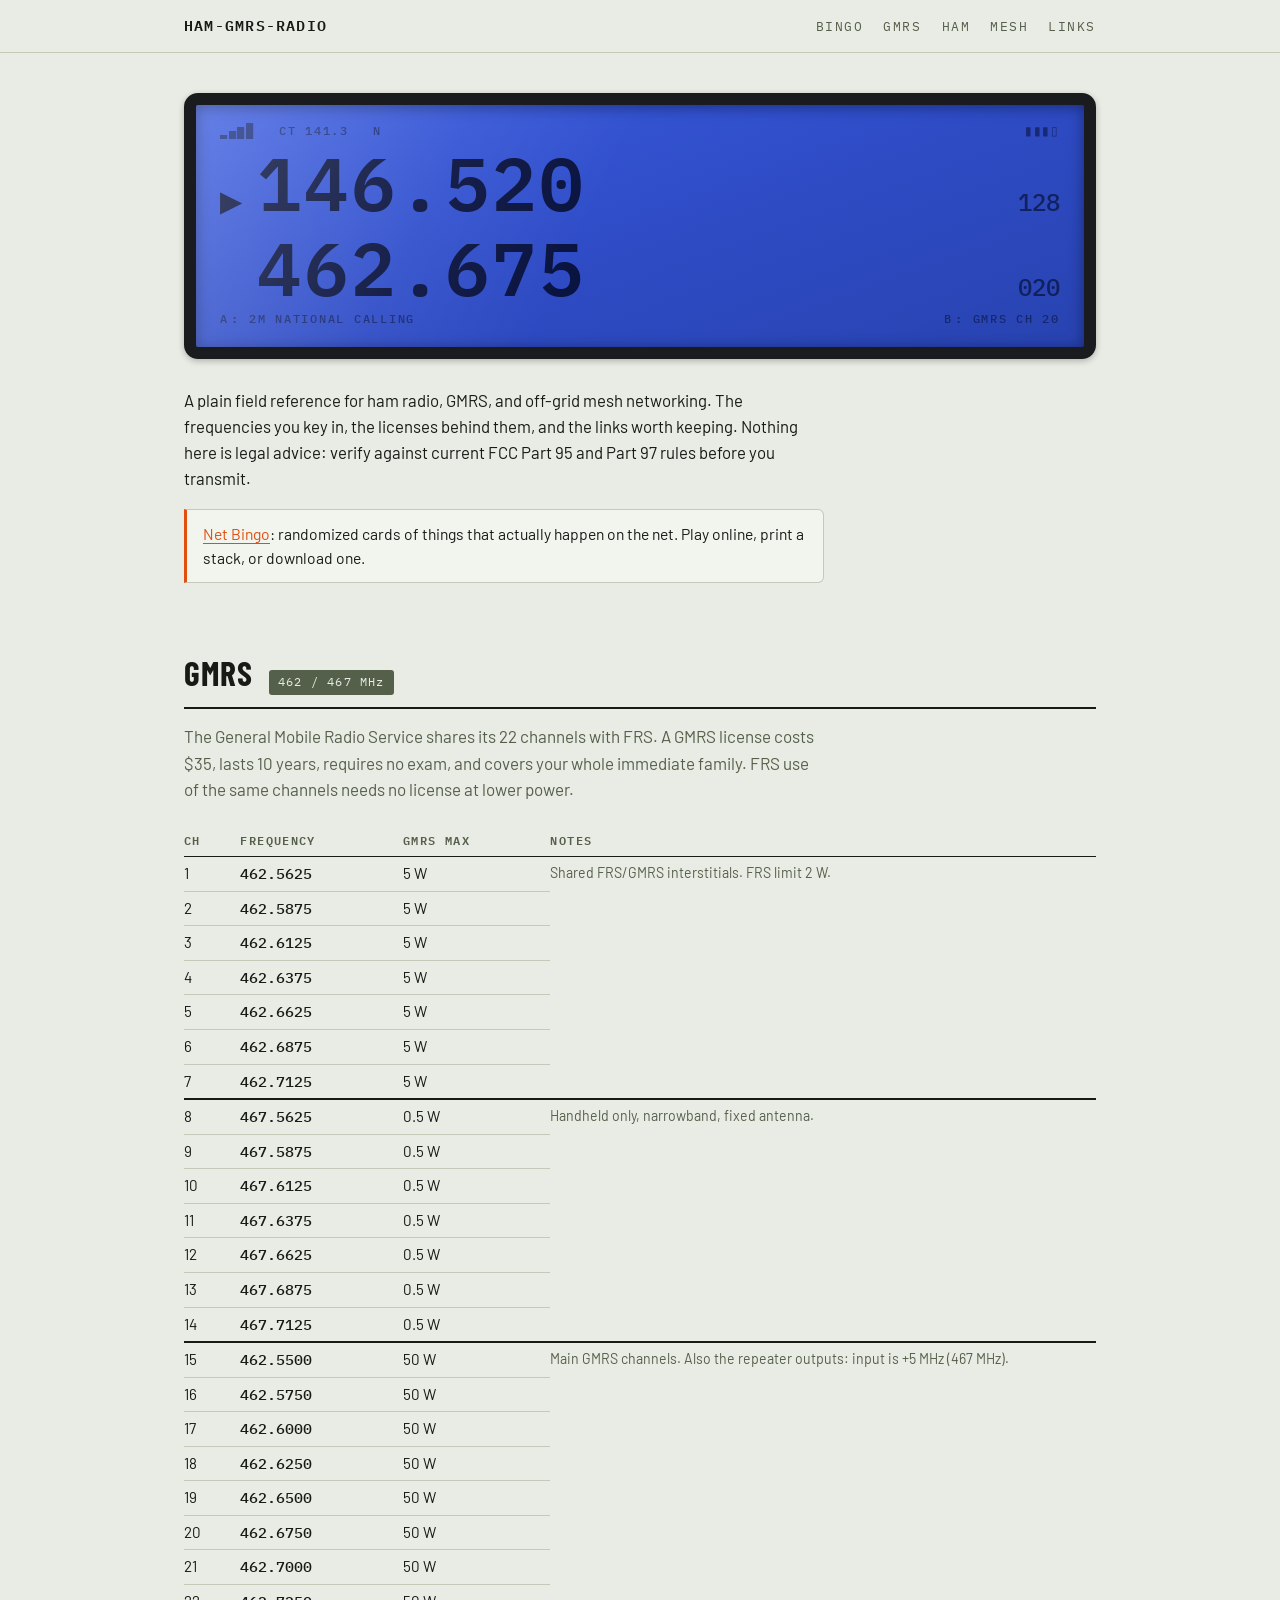
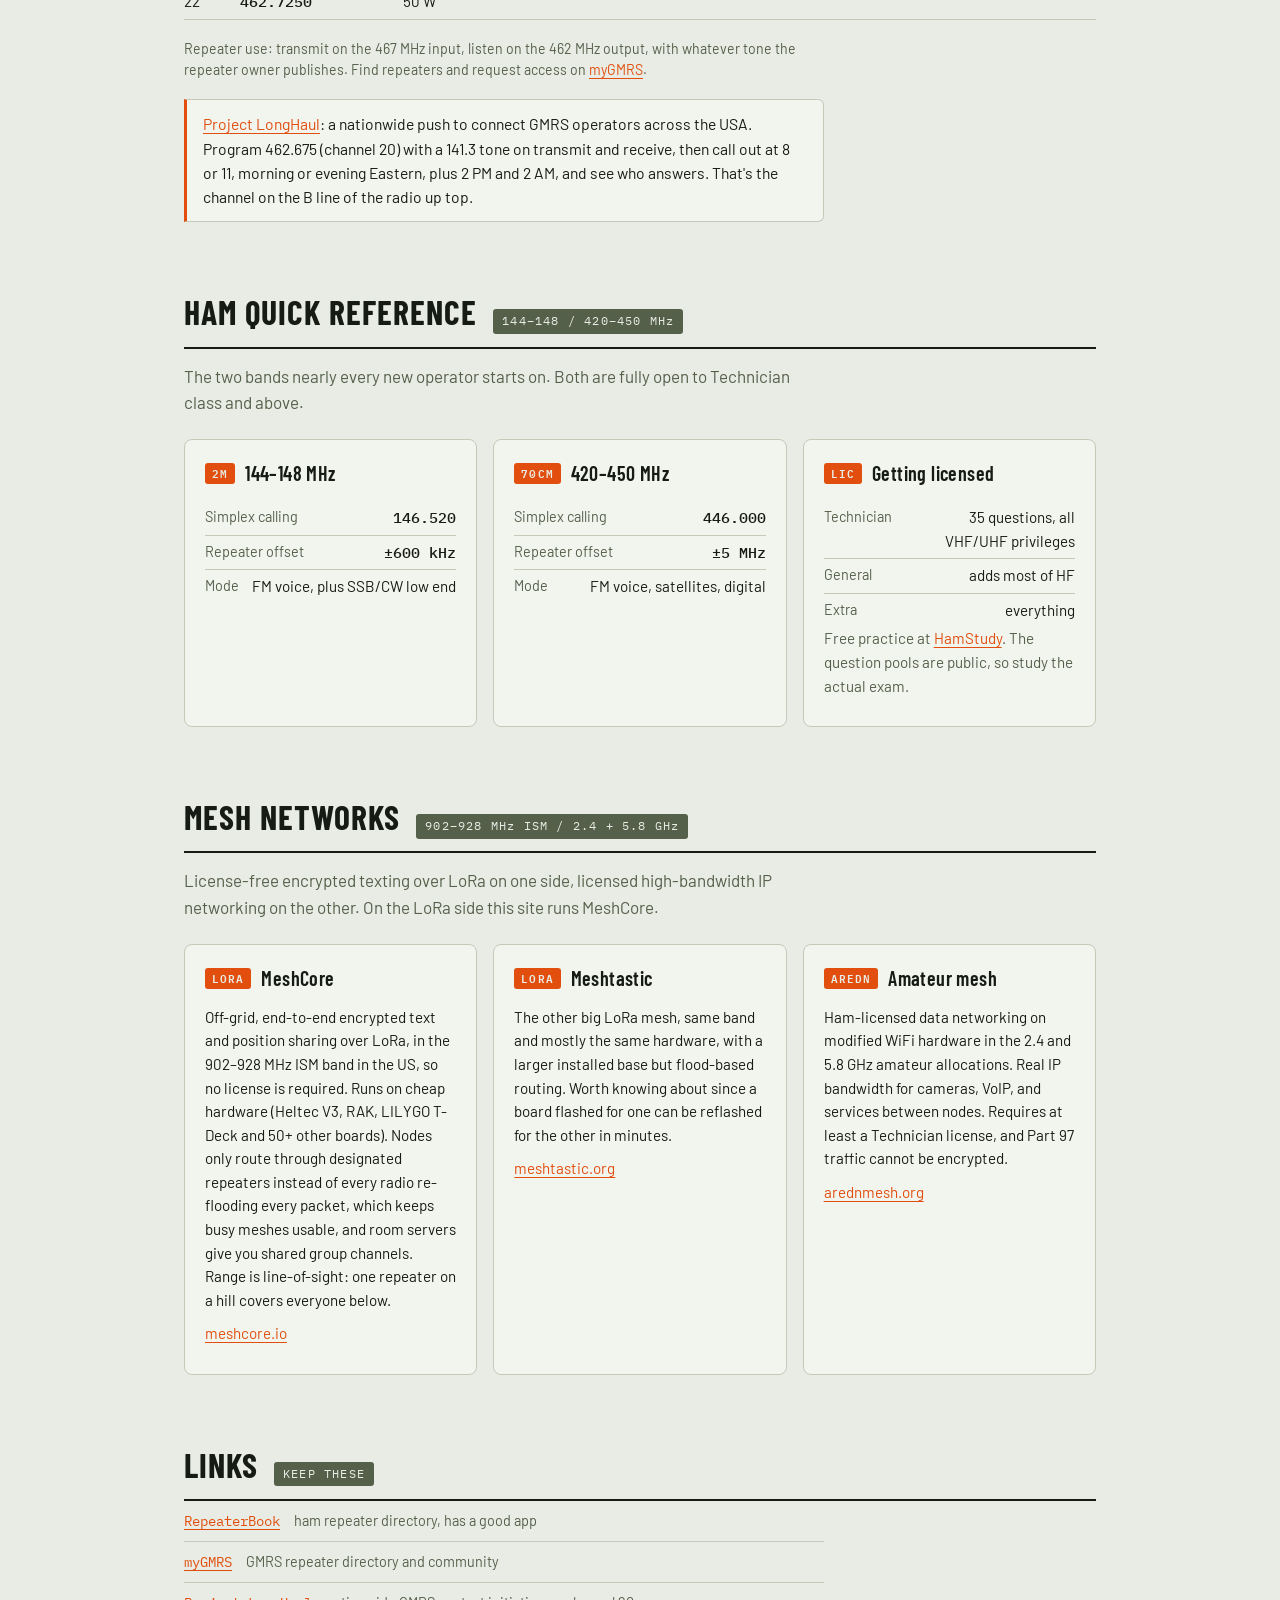
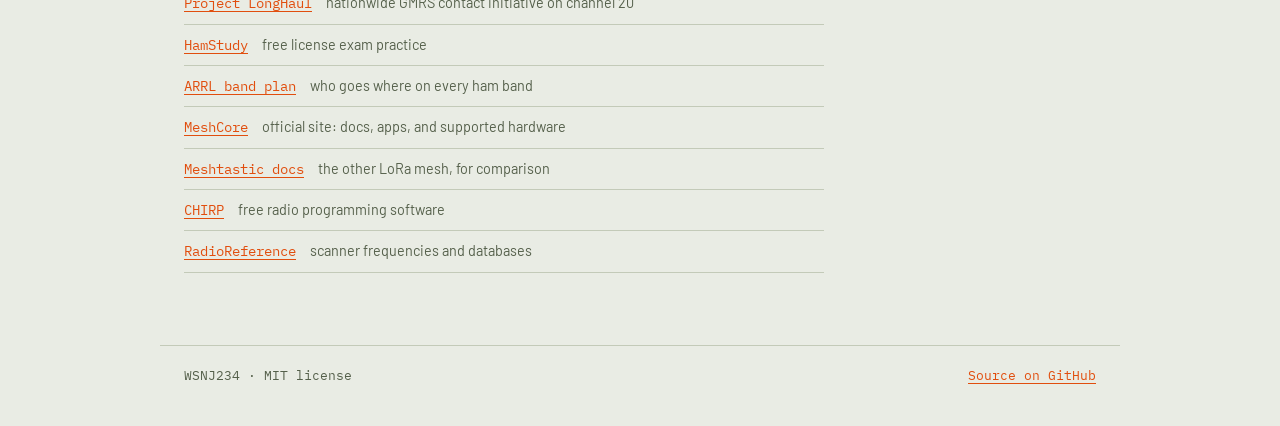
==== index.html @ 775e1cca "Migrate to WSNJ234/amrad, add sponsor slot and short link Embed snippet, footers, and README now poi" ====
<!DOCTYPE html>
<html lang="en">
<head>
<meta charset="utf-8">
<meta name="viewport" content="width=device-width, initial-scale=1">
<title>HAM / GMRS / Mesh Field Reference</title>
<meta name="description" content="A plain field reference for ham radio, GMRS, and mesh networking. Frequencies, license paths, and links.">
<link rel="preconnect" href="https://fonts.googleapis.com">
<link rel="preconnect" href="https://fonts.gstatic.com" crossorigin>
<link href="https://fonts.googleapis.com/css2?family=Barlow:wght@400;500;600&family=Barlow+Condensed:wght@600;700&family=IBM+Plex+Mono:wght@400;500;600&display=swap" rel="stylesheet">
<link rel="stylesheet" href="style.css">
<link rel="icon" href="data:image/svg+xml,<svg xmlns='http://www.w3.org/2000/svg' viewBox='0 0 100 100'><rect width='100' height='100' rx='14' fill='%2310130C'/><text x='50' y='68' font-size='52' text-anchor='middle' fill='%23FFB000' font-family='monospace'>((</text></svg>">
</head>
<body>

<header class="topbar">
  <div class="wrap topbar-row">
    <a class="brand" href="#top">HAM-GMRS-RADIO</a>
    <nav class="topnav" aria-label="Sections">
      <a href="bingo.html">BINGO</a>
      <a href="#gmrs">GMRS</a>
      <a href="#ham">HAM</a>
      <a href="#mesh">MESH</a>
      <a href="#links">LINKS</a>
    </nav>
  </div>
</header>

<main id="top">

  <!-- LCD hero panel -->
  <section class="hero wrap" aria-label="Intro">
    <div class="lcd" role="img" aria-label="Handheld radio display showing two frequencies: 146.520, the 2 meter national simplex calling frequency, and 462.675, GMRS channel 20">
      <div class="lcd-row lcd-small">
        <span aria-hidden="true">&#9602;&#9604;&#9606;&#9608;</span>
        <span>CT 141.3</span>
        <span>N</span>
        <span class="lcd-right" aria-hidden="true">&#9646;&#9646;&#9646;&#9647;</span>
      </div>
      <div class="lcd-vfo">
        <span class="lcd-arrow" aria-hidden="true">&#9654;</span>
        <span class="lcd-freq">146.520</span>
        <span class="lcd-ch">128</span>
      </div>
      <div class="lcd-vfo">
        <span class="lcd-arrow" aria-hidden="true"></span>
        <span class="lcd-freq">462.675</span>
        <span class="lcd-ch">020</span>
      </div>
      <div class="lcd-row lcd-small">
        <span>A&#8202;: 2M NATIONAL CALLING</span>
        <span class="lcd-right">B&#8202;: GMRS CH 20</span>
      </div>
    </div>
    <p class="lede">
      A plain field reference for ham radio, GMRS, and off-grid mesh networking.
      The frequencies you key in, the licenses behind them, and the links worth
      keeping. Nothing here is legal advice: verify against current FCC Part 95
      and Part 97 rules before you transmit.
    </p>
    <p class="callout">
      <a href="bingo.html">Net Bingo</a>: randomized cards of things that
      actually happen on the net. Play online, print a stack, or download one.
    </p>
  </section>

  <!-- GMRS -->
  <section id="gmrs" class="wrap section">
    <div class="section-head">
      <h2>GMRS</h2>
      <span class="range-tag">462 / 467 MHz</span>
    </div>
    <p class="section-note">
      The General Mobile Radio Service shares its 22 channels with FRS. A GMRS
      license costs $35, lasts 10 years, requires no exam, and covers your whole
      immediate family. FRS use of the same channels needs no license at lower power.
    </p>

    <div class="table-scroll">
      <table>
        <caption class="visually-hidden">GMRS and FRS channel frequencies with maximum GMRS power</caption>
        <thead>
          <tr>
            <th scope="col">CH</th>
            <th scope="col">Frequency</th>
            <th scope="col">GMRS max</th>
            <th scope="col">Notes</th>
          </tr>
        </thead>
        <tbody>
          <tr><td>1</td><td class="freq">462.5625</td><td>5 W</td><td rowspan="7" class="note-cell">Shared FRS/GMRS interstitials. FRS limit 2 W.</td></tr>
          <tr><td>2</td><td class="freq">462.5875</td><td>5 W</td></tr>
          <tr><td>3</td><td class="freq">462.6125</td><td>5 W</td></tr>
          <tr><td>4</td><td class="freq">462.6375</td><td>5 W</td></tr>
          <tr><td>5</td><td class="freq">462.6625</td><td>5 W</td></tr>
          <tr><td>6</td><td class="freq">462.6875</td><td>5 W</td></tr>
          <tr><td>7</td><td class="freq">462.7125</td><td>5 W</td></tr>
          <tr class="group"><td>8</td><td class="freq">467.5625</td><td>0.5 W</td><td rowspan="7" class="note-cell">Handheld only, narrowband, fixed antenna.</td></tr>
          <tr><td>9</td><td class="freq">467.5875</td><td>0.5 W</td></tr>
          <tr><td>10</td><td class="freq">467.6125</td><td>0.5 W</td></tr>
          <tr><td>11</td><td class="freq">467.6375</td><td>0.5 W</td></tr>
          <tr><td>12</td><td class="freq">467.6625</td><td>0.5 W</td></tr>
          <tr><td>13</td><td class="freq">467.6875</td><td>0.5 W</td></tr>
          <tr><td>14</td><td class="freq">467.7125</td><td>0.5 W</td></tr>
          <tr class="group"><td>15</td><td class="freq">462.5500</td><td>50 W</td><td rowspan="8" class="note-cell">Main GMRS channels. Also the repeater outputs: input is +5 MHz (467 MHz).</td></tr>
          <tr><td>16</td><td class="freq">462.5750</td><td>50 W</td></tr>
          <tr><td>17</td><td class="freq">462.6000</td><td>50 W</td></tr>
          <tr><td>18</td><td class="freq">462.6250</td><td>50 W</td></tr>
          <tr><td>19</td><td class="freq">462.6500</td><td>50 W</td></tr>
          <tr><td>20</td><td class="freq">462.6750</td><td>50 W</td></tr>
          <tr><td>21</td><td class="freq">462.7000</td><td>50 W</td></tr>
          <tr><td>22</td><td class="freq">462.7250</td><td>50 W</td></tr>
        </tbody>
      </table>
    </div>
    <p class="fineprint">
      Repeater use: transmit on the 467 MHz input, listen on the 462 MHz output,
      with whatever tone the repeater owner publishes. Find repeaters and request
      access on <a href="https://mygmrs.com">myGMRS</a>.
    </p>
    <p class="callout">
      <a href="https://projectlonghaul.com">Project LongHaul</a>: a nationwide
      push to connect GMRS operators across the USA. Program 462.675 (channel
      20) with a 141.3 tone on transmit and receive, then call out at 8 or 11,
      morning or evening Eastern, plus 2 PM and 2 AM, and see who answers.
      That's the channel on the B line of the radio up top.
    </p>
  </section>

  <!-- HAM -->
  <section id="ham" class="wrap section">
    <div class="section-head">
      <h2>Ham quick reference</h2>
      <span class="range-tag">144&ndash;148 / 420&ndash;450 MHz</span>
    </div>
    <p class="section-note">
      The two bands nearly every new operator starts on. Both are fully open to
      Technician class and above.
    </p>

    <div class="cards">
      <article class="card">
        <h3><span class="band">2M</span> 144&ndash;148 MHz</h3>
        <dl>
          <div><dt>Simplex calling</dt><dd class="freq">146.520</dd></div>
          <div><dt>Repeater offset</dt><dd class="freq">&plusmn;600 kHz</dd></div>
          <div><dt>Mode</dt><dd>FM voice, plus SSB/CW low end</dd></div>
        </dl>
      </article>
      <article class="card">
        <h3><span class="band">70CM</span> 420&ndash;450 MHz</h3>
        <dl>
          <div><dt>Simplex calling</dt><dd class="freq">446.000</dd></div>
          <div><dt>Repeater offset</dt><dd class="freq">&plusmn;5 MHz</dd></div>
          <div><dt>Mode</dt><dd>FM voice, satellites, digital</dd></div>
        </dl>
      </article>
      <article class="card">
        <h3><span class="band">LIC</span> Getting licensed</h3>
        <dl>
          <div><dt>Technician</dt><dd>35 questions, all VHF/UHF privileges</dd></div>
          <div><dt>General</dt><dd>adds most of HF</dd></div>
          <div><dt>Extra</dt><dd>everything</dd></div>
        </dl>
        <p class="card-note">Free practice at <a href="https://hamstudy.org">HamStudy</a>. The question pools are public, so study the actual exam.</p>
      </article>
    </div>
  </section>

  <!-- MESH -->
  <section id="mesh" class="wrap section">
    <div class="section-head">
      <h2>Mesh networks</h2>
      <span class="range-tag">902&ndash;928 MHz ISM / 2.4 + 5.8 GHz</span>
    </div>
    <p class="section-note">
      License-free encrypted texting over LoRa on one side, licensed
      high-bandwidth IP networking on the other. On the LoRa side this site
      runs MeshCore.
    </p>

    <div class="cards">
      <article class="card">
        <h3><span class="band">LORA</span> MeshCore</h3>
        <p>
          Off-grid, end-to-end encrypted text and position sharing over LoRa,
          in the 902&ndash;928 MHz ISM band in the US, so no license is
          required. Runs on cheap hardware (Heltec V3, RAK, LILYGO T-Deck and
          50+ other boards). Nodes only route through designated repeaters
          instead of every radio re-flooding every packet, which keeps busy
          meshes usable, and room servers give you shared group channels.
          Range is line-of-sight: one repeater on a hill covers everyone below.
        </p>
        <p class="card-note"><a href="https://meshcore.io">meshcore.io</a></p>
      </article>
      <article class="card">
        <h3><span class="band">LORA</span> Meshtastic</h3>
        <p>
          The other big LoRa mesh, same band and mostly the same hardware, with
          a larger installed base but flood-based routing. Worth knowing about
          since a board flashed for one can be reflashed for the other in
          minutes.
        </p>
        <p class="card-note"><a href="https://meshtastic.org">meshtastic.org</a></p>
      </article>
      <article class="card">
        <h3><span class="band">AREDN</span> Amateur mesh</h3>
        <p>
          Ham-licensed data networking on modified WiFi hardware in the 2.4 and
          5.8 GHz amateur allocations. Real IP bandwidth for cameras, VoIP, and
          services between nodes. Requires at least a Technician license, and
          Part 97 traffic cannot be encrypted.
        </p>
        <p class="card-note"><a href="https://www.arednmesh.org">arednmesh.org</a></p>
      </article>
    </div>
  </section>

  <!-- LINKS -->
  <section id="links" class="wrap section">
    <div class="section-head">
      <h2>Links</h2>
      <span class="range-tag">KEEP THESE</span>
    </div>
    <ul class="linklist">
      <li><a href="https://www.repeaterbook.com">RepeaterBook</a><span>ham repeater directory, has a good app</span></li>
      <li><a href="https://mygmrs.com">myGMRS</a><span>GMRS repeater directory and community</span></li>
      <li><a href="https://projectlonghaul.com">Project LongHaul</a><span>nationwide GMRS contact initiative on channel 20</span></li>
      <li><a href="https://hamstudy.org">HamStudy</a><span>free license exam practice</span></li>
      <li><a href="https://www.arrl.org/band-plan">ARRL band plan</a><span>who goes where on every ham band</span></li>
      <li><a href="https://meshcore.io">MeshCore</a><span>official site: docs, apps, and supported hardware</span></li>
      <li><a href="https://meshtastic.org">Meshtastic docs</a><span>the other LoRa mesh, for comparison</span></li>
      <li><a href="https://chirpmyradio.com">CHIRP</a><span>free radio programming software</span></li>
      <li><a href="https://www.radioreference.com">RadioReference</a><span>scanner frequencies and databases</span></li>
    </ul>
  </section>

</main>

<footer class="wrap footer">
  <span>WSNJ234 &middot; MIT license</span>
  <a href="https://github.com/WSNJ234/amrad">Source on GitHub</a>
</footer>

</body>
</html>
---- style.css ----
/* HAM-GMRS-Radio field reference
   Palette: spec-sheet paper, olive ink, blaze orange, LCD amber on panel black */

:root {
  --paper: #e9ece4;
  --ink: #171b16;
  --muted: #55604b;
  --line: #c3cab8;
  --orange: #e14e0e;
  --panel: #10130c;
  --amber: #ffb000;
  --amber-dim: rgba(255, 176, 0, 0.45);
}

* { box-sizing: border-box; }

html { scroll-behavior: smooth; }

body {
  margin: 0;
  background: var(--paper);
  color: var(--ink);
  font-family: "Barlow", system-ui, sans-serif;
  font-size: 17px;
  line-height: 1.55;
}

.wrap {
  max-width: 960px;
  margin: 0 auto;
  padding-left: 24px;
  padding-right: 24px;
}

a { color: var(--orange); text-decoration-thickness: 1px; text-underline-offset: 3px; }
a:hover { color: var(--ink); }

:focus-visible {
  outline: 2px solid var(--orange);
  outline-offset: 2px;
  border-radius: 2px;
}

.visually-hidden {
  position: absolute;
  width: 1px; height: 1px;
  margin: -1px; padding: 0;
  overflow: hidden;
  clip: rect(0 0 0 0);
  white-space: nowrap;
}

/* Top bar */

.topbar {
  border-bottom: 1px solid var(--line);
  background: var(--paper);
}

.topbar-row {
  display: flex;
  align-items: baseline;
  justify-content: space-between;
  gap: 16px;
  padding-top: 14px;
  padding-bottom: 14px;
}

.brand {
  font-family: "IBM Plex Mono", monospace;
  font-weight: 600;
  font-size: 0.95rem;
  letter-spacing: 0.08em;
  color: var(--ink);
  text-decoration: none;
}

.topnav {
  display: flex;
  gap: 20px;
}

.topnav a {
  font-family: "IBM Plex Mono", monospace;
  font-size: 0.8rem;
  letter-spacing: 0.12em;
  color: var(--muted);
  text-decoration: none;
}

.topnav a:hover { color: var(--orange); }

/* LCD hero */

.hero { padding-top: 40px; }

/* Styled after the blue-backlit dual-frequency screen on a certain
   ubiquitous Chinese handheld. Dark segments on lit glass. */
.lcd {
  position: relative;
  overflow: hidden;
  background: linear-gradient(160deg, #3a5ce0 0%, #2e4bc4 55%, #2843b0 100%);
  border: 12px solid #191b1e;
  border-radius: 14px;
  box-shadow:
    inset 0 2px 14px rgba(10, 18, 60, 0.55),
    0 2px 6px rgba(0, 0, 0, 0.25);
  padding: 16px 24px 18px;
  color: #0a1440;
  font-family: "IBM Plex Mono", monospace;
}

.lcd::after {
  content: "";
  position: absolute;
  inset: 0;
  background: linear-gradient(115deg, rgba(255, 255, 255, 0.22) 0%, rgba(255, 255, 255, 0.05) 28%, transparent 45%);
  pointer-events: none;
}

.lcd-row {
  display: flex;
  gap: 24px;
  flex-wrap: wrap;
}

.lcd-small {
  font-size: 0.78rem;
  font-weight: 500;
  letter-spacing: 0.14em;
  color: rgba(10, 20, 64, 0.6);
}

.lcd-right { margin-left: auto; }

.lcd-vfo {
  display: flex;
  align-items: baseline;
  gap: 14px;
  line-height: 1.15;
}

.lcd-arrow {
  width: 0.8em;
  flex: none;
  font-size: clamp(1.1rem, 3vw, 1.8rem);
}

.lcd-freq {
  font-size: clamp(2.6rem, 8.5vw, 4.6rem);
  font-weight: 600;
  letter-spacing: 0.04em;
  font-variant-numeric: tabular-nums;
}

.lcd-ch {
  margin-left: auto;
  font-size: clamp(1rem, 2.6vw, 1.5rem);
  font-weight: 500;
  color: rgba(10, 20, 64, 0.75);
}

.lede {
  max-width: 640px;
  margin: 28px 0 0;
  font-size: 1.05rem;
  color: var(--ink);
}

.callout {
  max-width: 640px;
  margin: 18px 0 0;
  padding: 12px 16px;
  border: 1px solid var(--line);
  border-left: 3px solid var(--orange);
  border-radius: 0 6px 6px 0;
  background: #f2f4ee;
  font-size: 0.98rem;
}

/* Sections */

.section { padding-top: 64px; }

.section-head {
  display: flex;
  align-items: baseline;
  gap: 16px;
  flex-wrap: wrap;
  border-bottom: 2px solid var(--ink);
  padding-bottom: 8px;
}

.section-head h2 {
  margin: 0;
  font-family: "Barlow Condensed", sans-serif;
  font-weight: 700;
  font-size: 2.1rem;
  text-transform: uppercase;
  letter-spacing: 0.03em;
}

.range-tag {
  font-family: "IBM Plex Mono", monospace;
  font-size: 0.75rem;
  letter-spacing: 0.1em;
  color: var(--paper);
  background: var(--muted);
  padding: 3px 9px;
  border-radius: 3px;
  white-space: nowrap;
}

.section-note {
  max-width: 640px;
  color: var(--muted);
  margin: 14px 0 24px;
}

/* Tables */

.table-scroll { overflow-x: auto; }

table {
  width: 100%;
  border-collapse: collapse;
  font-size: 0.95rem;
}

th {
  font-family: "IBM Plex Mono", monospace;
  font-size: 0.72rem;
  font-weight: 600;
  letter-spacing: 0.12em;
  text-transform: uppercase;
  text-align: left;
  color: var(--muted);
  border-bottom: 1px solid var(--ink);
  padding: 6px 14px 6px 0;
}

td {
  border-bottom: 1px solid var(--line);
  padding: 5px 14px 5px 0;
  vertical-align: top;
}

tr.group td { border-top: 2px solid var(--ink); }

.freq {
  font-family: "IBM Plex Mono", monospace;
  font-weight: 500;
  font-variant-numeric: tabular-nums;
  white-space: nowrap;
}

.note-cell {
  color: var(--muted);
  font-size: 0.88rem;
  max-width: 300px;
}

.fineprint {
  color: var(--muted);
  font-size: 0.88rem;
  max-width: 640px;
  margin-top: 18px;
}

/* Cards */

.cards {
  display: grid;
  grid-template-columns: repeat(auto-fit, minmax(260px, 1fr));
  gap: 16px;
}

.card {
  border: 1px solid var(--line);
  border-radius: 8px;
  background: #f2f4ee;
  padding: 18px 20px;
}

.card h3 {
  margin: 0 0 12px;
  font-family: "Barlow Condensed", sans-serif;
  font-weight: 600;
  font-size: 1.25rem;
  letter-spacing: 0.02em;
  display: flex;
  align-items: center;
  gap: 10px;
}

.band {
  font-family: "IBM Plex Mono", monospace;
  font-size: 0.68rem;
  font-weight: 600;
  letter-spacing: 0.1em;
  color: var(--paper);
  background: var(--orange);
  padding: 2px 7px;
  border-radius: 3px;
}

.card p { margin: 0 0 10px; font-size: 0.95rem; }

.card dl { margin: 0; }

.card dl div {
  display: flex;
  justify-content: space-between;
  gap: 12px;
  padding: 5px 0;
  border-bottom: 1px solid var(--line);
}

.card dl div:last-child { border-bottom: 0; }

.card dt { color: var(--muted); font-size: 0.9rem; }

.card dd { margin: 0; font-size: 0.95rem; text-align: right; }

.card-note { color: var(--muted); font-size: 0.88rem; margin-top: 12px; }

/* Links */

.linklist {
  list-style: none;
  margin: 0;
  padding: 0;
  max-width: 640px;
}

.linklist li {
  display: flex;
  align-items: baseline;
  gap: 14px;
  padding: 9px 0;
  border-bottom: 1px solid var(--line);
}

.linklist a {
  font-family: "IBM Plex Mono", monospace;
  font-size: 0.9rem;
  white-space: nowrap;
}

.linklist span { color: var(--muted); font-size: 0.9rem; }

/* Footer */

.footer {
  display: flex;
  justify-content: space-between;
  gap: 16px;
  flex-wrap: wrap;
  margin-top: 72px;
  padding-top: 20px;
  padding-bottom: 40px;
  border-top: 1px solid var(--line);
  font-family: "IBM Plex Mono", monospace;
  font-size: 0.8rem;
  color: var(--muted);
}

/* Motion and small screens */

@media (prefers-reduced-motion: reduce) {
  html { scroll-behavior: auto; }
}

@media (max-width: 560px) {
  .topbar-row { flex-direction: column; gap: 8px; align-items: flex-start; }
  .lcd { padding: 16px 18px 18px; }
  .lcd-row { gap: 14px; }
}
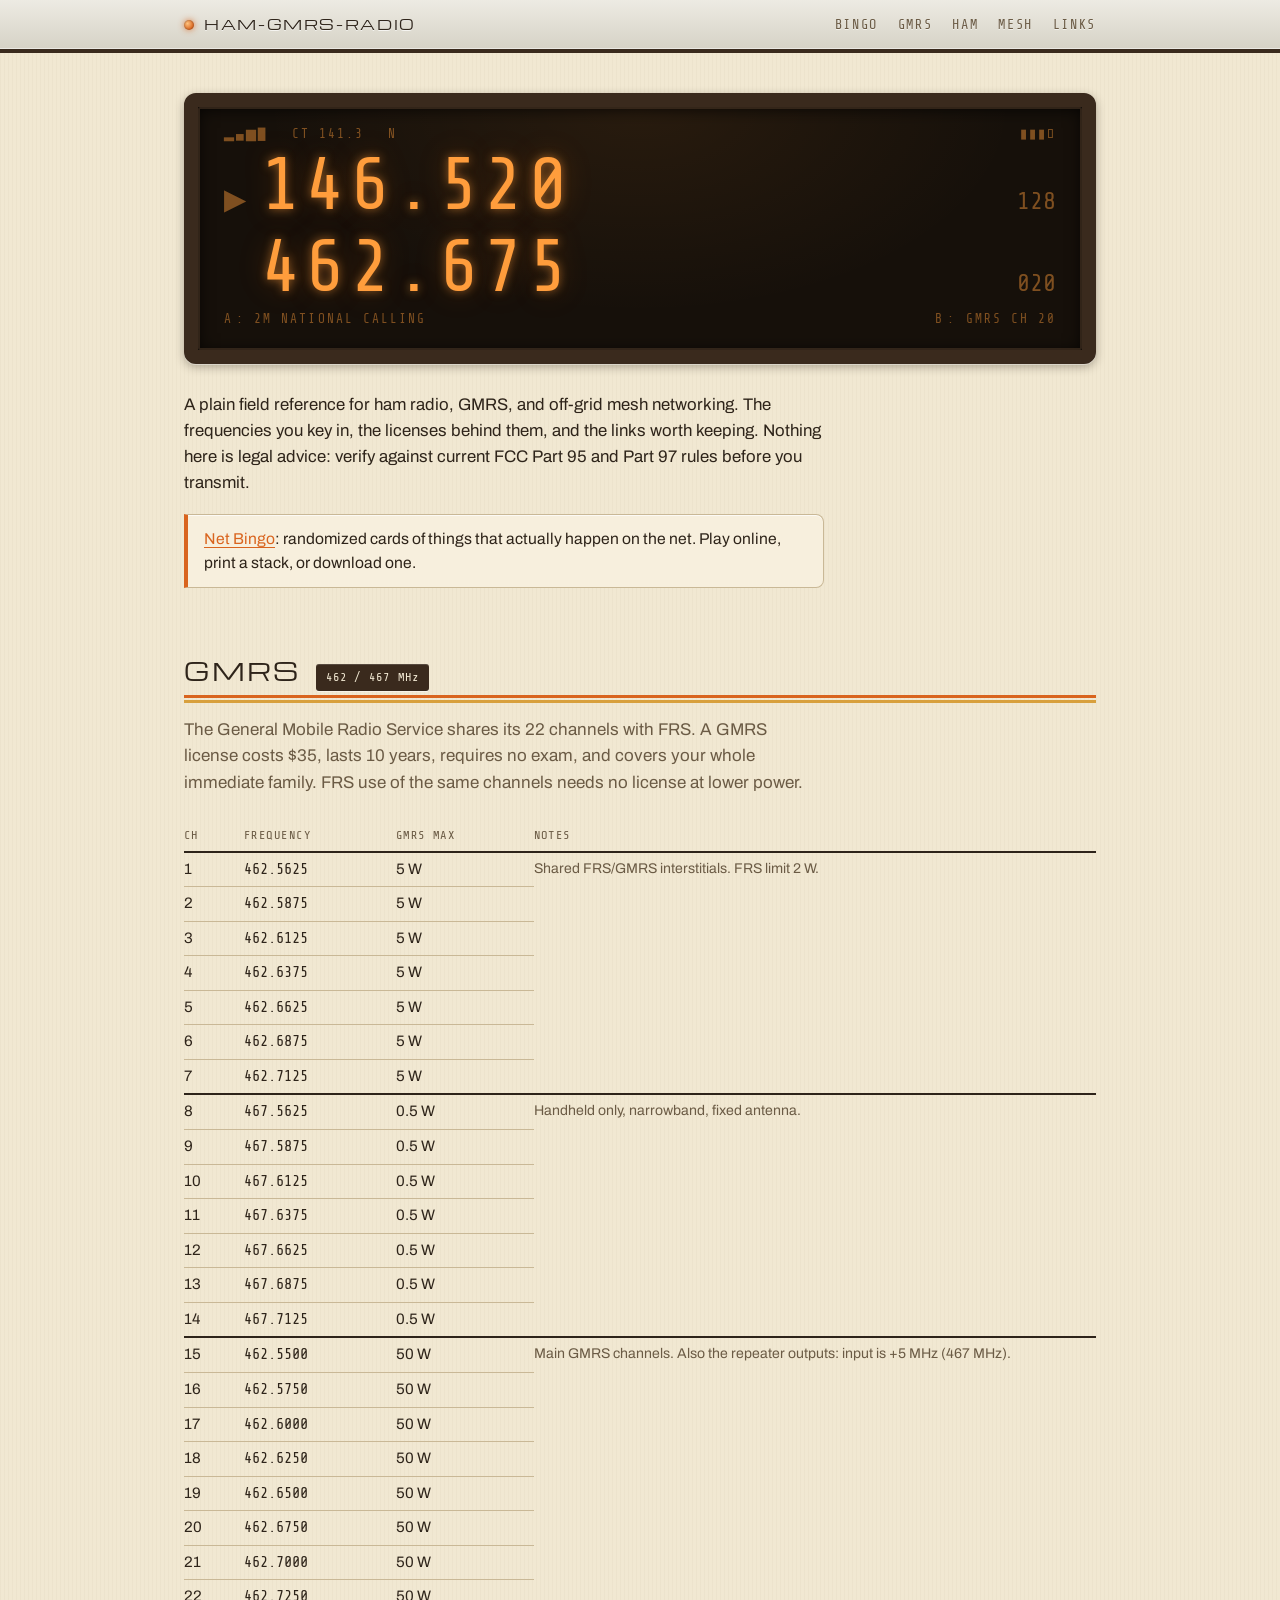
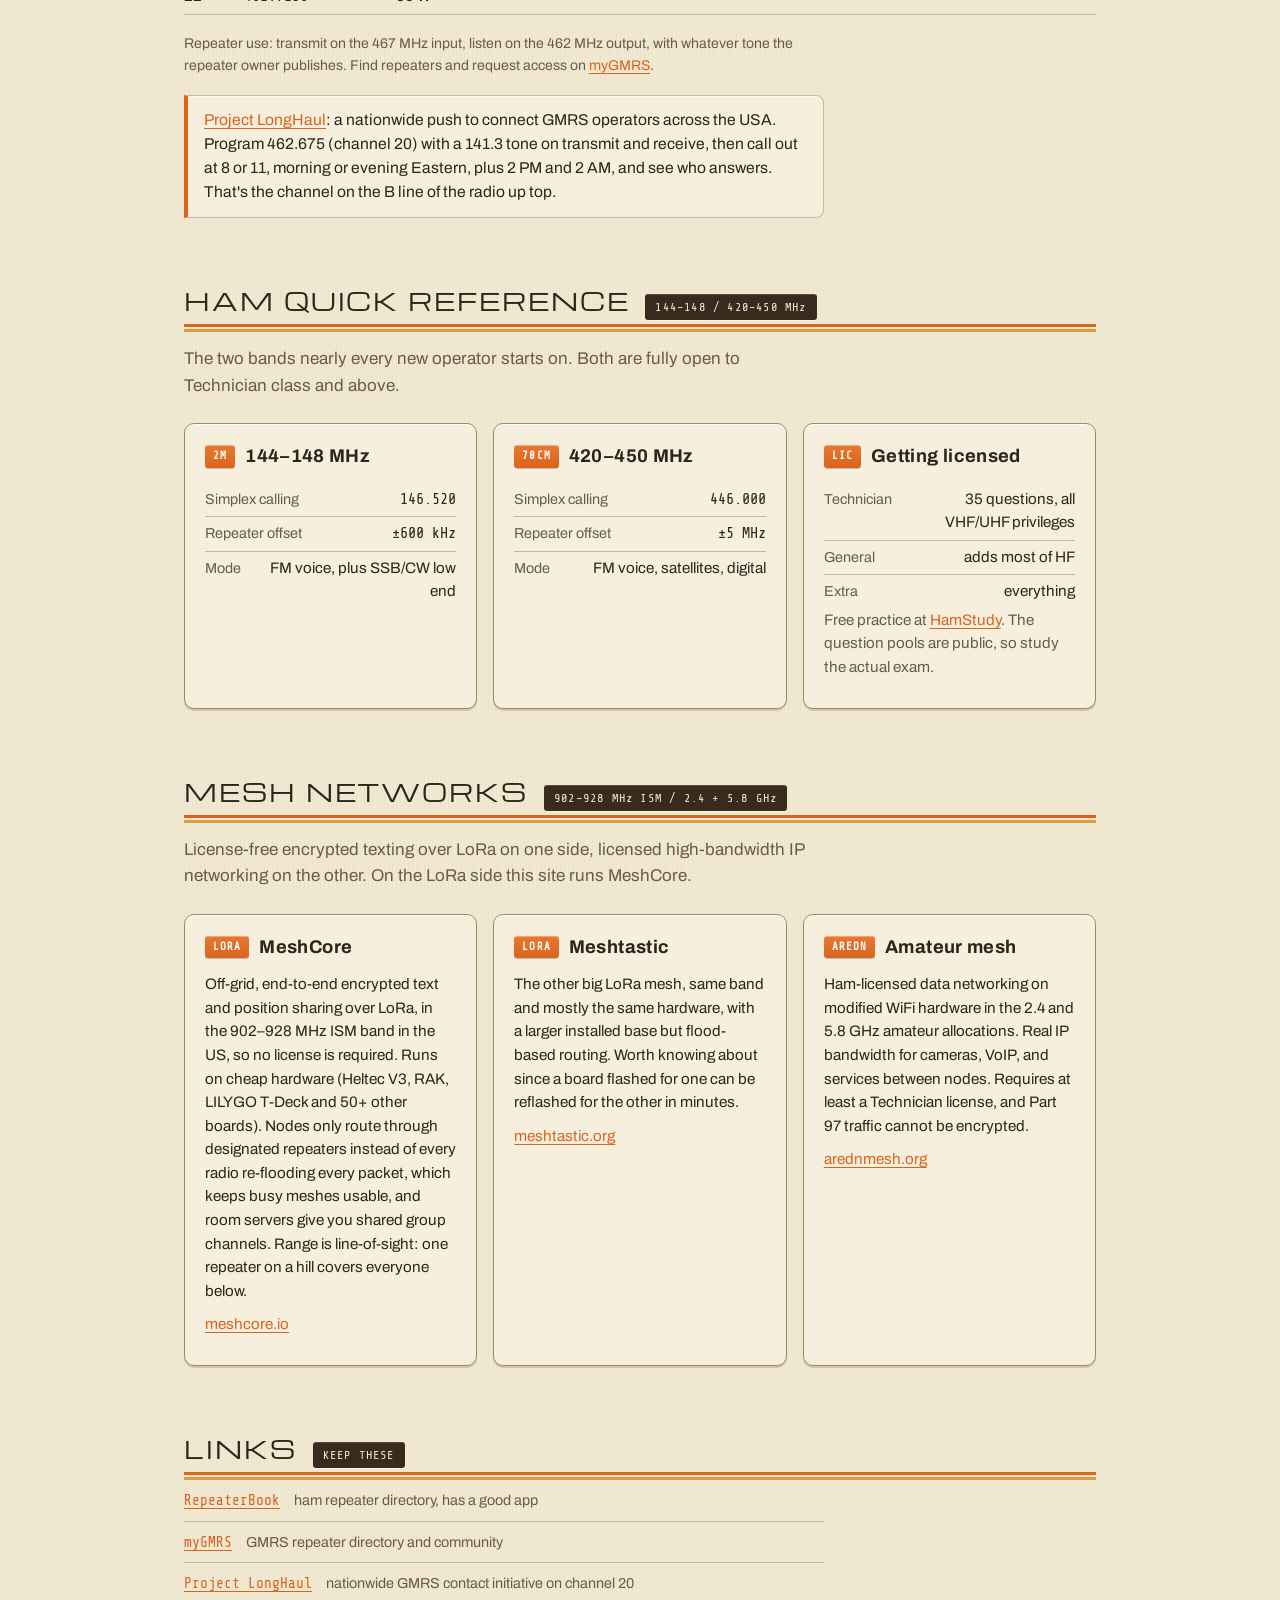
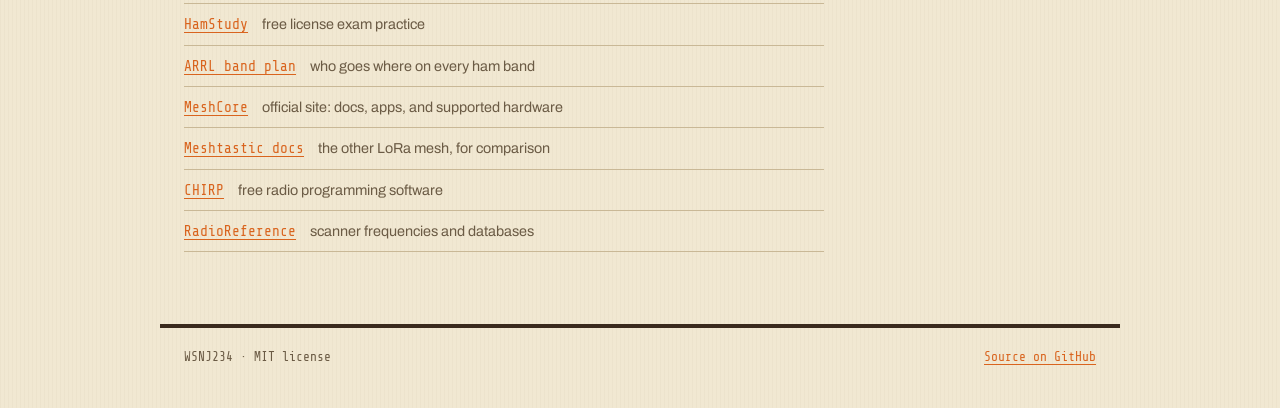
==== commit 0696d318: "Restyle both pages as 50s-70s bench tech Cream paper with a brushed texture, walnut cabinet chrome, " ====
--- a/index.html
+++ b/index.html
@@ -7,9 +7,9 @@
 <meta name="description" content="A plain field reference for ham radio, GMRS, and mesh networking. Frequencies, license paths, and links.">
 <link rel="preconnect" href="https://fonts.googleapis.com">
 <link rel="preconnect" href="https://fonts.gstatic.com" crossorigin>
-<link href="https://fonts.googleapis.com/css2?family=Barlow:wght@400;500;600&family=Barlow+Condensed:wght@600;700&family=IBM+Plex+Mono:wght@400;500;600&display=swap" rel="stylesheet">
+<link href="https://fonts.googleapis.com/css2?family=Archivo:wght@400;500;600;700&family=Michroma&family=Share+Tech+Mono&display=swap" rel="stylesheet">
 <link rel="stylesheet" href="style.css">
-<link rel="icon" href="data:image/svg+xml,<svg xmlns='http://www.w3.org/2000/svg' viewBox='0 0 100 100'><rect width='100' height='100' rx='14' fill='%2310130C'/><text x='50' y='68' font-size='52' text-anchor='middle' fill='%23FFB000' font-family='monospace'>((</text></svg>">
+<link rel="icon" href="data:image/svg+xml,<svg xmlns='http://www.w3.org/2000/svg' viewBox='0 0 100 100'><rect width='100' height='100' rx='14' fill='%233A2A1D'/><text x='50' y='68' font-size='52' text-anchor='middle' fill='%23FF9D3C' font-family='monospace'>((</text></svg>">
 </head>
 <body>
 
--- a/style.css
+++ b/style.css
@@ -1,15 +1,25 @@
-/* HAM-GMRS-Radio field reference
-   Palette: spec-sheet paper, olive ink, blaze orange, LCD amber on panel black */
+/* amrad field reference
+   1950s-70s bench tech: walnut cabinets, cream panels, burnt orange and
+   harvest gold silk-screen, glowing tube digits. Readability first. */
 
 :root {
-  --paper: #e9ece4;
-  --ink: #171b16;
-  --muted: #55604b;
-  --line: #c3cab8;
-  --orange: #e14e0e;
-  --panel: #10130c;
-  --amber: #ffb000;
-  --amber-dim: rgba(255, 176, 0, 0.45);
+  --paper: #f1e8d2;
+  --panel-cream: #f7efdd;
+  --ink: #2e241a;
+  --muted: #6b5b45;
+  --line: #c9b896;
+  --orange: #d9641e;
+  --gold: #d8a03d;
+  --avocado: #6e7040;
+  --walnut: #3a2a1d;
+  --walnut-lt: #4a3626;
+  --glass: #16100a;
+  --nixie: #ff9d3c;
+  --nixie-dim: rgba(255, 157, 60, 0.45);
+  /* legacy aliases used by bingo.css */
+  --panel: #16100a;
+  --amber: #ff9d3c;
+  --amber-dim: rgba(255, 157, 60, 0.45);
 }
 
 * { box-sizing: border-box; }
@@ -19,8 +29,15 @@
 body {
   margin: 0;
   background: var(--paper);
+  background-image: repeating-linear-gradient(
+    90deg,
+    rgba(122, 96, 60, 0.035) 0px,
+    rgba(122, 96, 60, 0.035) 1px,
+    transparent 1px,
+    transparent 4px
+  );
   color: var(--ink);
-  font-family: "Barlow", system-ui, sans-serif;
+  font-family: "Archivo", system-ui, sans-serif;
   font-size: 17px;
   line-height: 1.55;
 }
@@ -36,7 +53,7 @@
 a:hover { color: var(--ink); }
 
 :focus-visible {
-  outline: 2px solid var(--orange);
+  outline: 3px solid var(--orange);
   outline-offset: 2px;
   border-radius: 2px;
 }
@@ -50,16 +67,18 @@
   white-space: nowrap;
 }
 
-/* Top bar */
+/* Top bar: brushed aluminum faceplate with a power lamp */
 
 .topbar {
-  border-bottom: 1px solid var(--line);
-  background: var(--paper);
+  background: linear-gradient(180deg, #edebe3 0%, #d6d2c6 100%);
+  background-blend-mode: multiply;
+  border-bottom: 4px solid var(--walnut);
+  box-shadow: inset 0 -1px 0 rgba(255, 255, 255, 0.5);
 }
 
 .topbar-row {
   display: flex;
-  align-items: baseline;
+  align-items: center;
   justify-content: space-between;
   gap: 16px;
   padding-top: 14px;
@@ -67,55 +86,73 @@
 }
 
 .brand {
-  font-family: "IBM Plex Mono", monospace;
-  font-weight: 600;
-  font-size: 0.95rem;
-  letter-spacing: 0.08em;
+  display: inline-flex;
+  align-items: center;
+  gap: 10px;
+  font-family: "Michroma", sans-serif;
+  font-size: 0.85rem;
+  letter-spacing: 0.12em;
   color: var(--ink);
   text-decoration: none;
+  text-shadow: 0 1px 0 rgba(255, 255, 255, 0.7);
+}
+
+.brand::before {
+  content: "";
+  width: 10px;
+  height: 10px;
+  border-radius: 50%;
+  background: radial-gradient(circle at 35% 35%, #ffc37e, var(--orange) 70%);
+  box-shadow: 0 0 6px rgba(217, 100, 30, 0.8), inset 0 0 2px rgba(0, 0, 0, 0.4);
+  flex: none;
 }
 
 .topnav {
   display: flex;
   gap: 20px;
+  flex-wrap: wrap;
 }
 
 .topnav a {
-  font-family: "IBM Plex Mono", monospace;
-  font-size: 0.8rem;
+  font-family: "Share Tech Mono", monospace;
+  font-size: 0.85rem;
   letter-spacing: 0.12em;
   color: var(--muted);
   text-decoration: none;
+  text-shadow: 0 1px 0 rgba(255, 255, 255, 0.6);
 }
 
 .topnav a:hover { color: var(--orange); }
 
-/* LCD hero */
+/* Hero: tube frequency counter in a walnut cabinet */
 
 .hero { padding-top: 40px; }
 
-/* Styled after the blue-backlit dual-frequency screen on a certain
-   ubiquitous Chinese handheld. Dark segments on lit glass. */
 .lcd {
   position: relative;
   overflow: hidden;
-  background: linear-gradient(160deg, #3a5ce0 0%, #2e4bc4 55%, #2843b0 100%);
-  border: 12px solid #191b1e;
-  border-radius: 14px;
+  background:
+    radial-gradient(ellipse at 50% 0%, rgba(255, 157, 60, 0.08), transparent 60%),
+    var(--glass);
+  border: 14px solid var(--walnut);
+  border-radius: 12px;
   box-shadow:
-    inset 0 2px 14px rgba(10, 18, 60, 0.55),
-    0 2px 6px rgba(0, 0, 0, 0.25);
-  padding: 16px 24px 18px;
-  color: #0a1440;
-  font-family: "IBM Plex Mono", monospace;
-}
-
-.lcd::after {
+    inset 0 2px 16px rgba(0, 0, 0, 0.8),
+    0 1px 0 rgba(255, 255, 255, 0.4),
+    0 3px 10px rgba(46, 36, 26, 0.35);
+  padding: 18px 26px 20px;
+  color: var(--nixie);
+  font-family: "Share Tech Mono", monospace;
+}
+
+.lcd::before {
   content: "";
   position: absolute;
   inset: 0;
-  background: linear-gradient(115deg, rgba(255, 255, 255, 0.22) 0%, rgba(255, 255, 255, 0.05) 28%, transparent 45%);
+  border: 2px solid var(--walnut-lt);
+  border-radius: 2px;
   pointer-events: none;
+  opacity: 0.6;
 }
 
 .lcd-row {
@@ -125,10 +162,9 @@
 }
 
 .lcd-small {
-  font-size: 0.78rem;
-  font-weight: 500;
-  letter-spacing: 0.14em;
-  color: rgba(10, 20, 64, 0.6);
+  font-size: 0.8rem;
+  letter-spacing: 0.16em;
+  color: var(--nixie-dim);
 }
 
 .lcd-right { margin-left: auto; }
@@ -137,27 +173,29 @@
   display: flex;
   align-items: baseline;
   gap: 14px;
-  line-height: 1.15;
+  line-height: 1.12;
 }
 
 .lcd-arrow {
   width: 0.8em;
   flex: none;
   font-size: clamp(1.1rem, 3vw, 1.8rem);
+  color: var(--nixie-dim);
 }
 
 .lcd-freq {
   font-size: clamp(2.6rem, 8.5vw, 4.6rem);
-  font-weight: 600;
-  letter-spacing: 0.04em;
+  letter-spacing: 0.06em;
   font-variant-numeric: tabular-nums;
+  text-shadow:
+    0 0 10px rgba(255, 157, 60, 0.55),
+    0 0 30px rgba(255, 120, 20, 0.25);
 }
 
 .lcd-ch {
   margin-left: auto;
   font-size: clamp(1rem, 2.6vw, 1.5rem);
-  font-weight: 500;
-  color: rgba(10, 20, 64, 0.75);
+  color: var(--nixie-dim);
 }
 
 .lede {
@@ -172,42 +210,59 @@
   margin: 18px 0 0;
   padding: 12px 16px;
   border: 1px solid var(--line);
-  border-left: 3px solid var(--orange);
-  border-radius: 0 6px 6px 0;
-  background: #f2f4ee;
+  border-left: 4px solid var(--orange);
+  border-radius: 0 8px 8px 0;
+  background: var(--panel-cream);
+  box-shadow: inset 0 1px 0 rgba(255, 255, 255, 0.7);
   font-size: 0.98rem;
 }
 
-/* Sections */
+/* Sections: silk-screened panel labels with the two-stripe motif */
 
 .section { padding-top: 64px; }
 
 .section-head {
+  position: relative;
   display: flex;
   align-items: baseline;
   gap: 16px;
   flex-wrap: wrap;
-  border-bottom: 2px solid var(--ink);
-  padding-bottom: 8px;
+  padding-bottom: 12px;
+}
+
+.section-head::after {
+  content: "";
+  position: absolute;
+  left: 0;
+  right: 0;
+  bottom: 0;
+  height: 8px;
+  background: linear-gradient(
+    180deg,
+    var(--orange) 0 3px,
+    transparent 3px 5px,
+    var(--gold) 5px 8px
+  );
 }
 
 .section-head h2 {
   margin: 0;
-  font-family: "Barlow Condensed", sans-serif;
-  font-weight: 700;
-  font-size: 2.1rem;
+  font-family: "Michroma", sans-serif;
+  font-weight: 400;
+  font-size: 1.5rem;
   text-transform: uppercase;
-  letter-spacing: 0.03em;
+  letter-spacing: 0.08em;
 }
 
 .range-tag {
-  font-family: "IBM Plex Mono", monospace;
+  font-family: "Share Tech Mono", monospace;
   font-size: 0.75rem;
   letter-spacing: 0.1em;
   color: var(--paper);
-  background: var(--muted);
-  padding: 3px 9px;
+  background: var(--walnut);
+  padding: 4px 10px;
   border-radius: 3px;
+  box-shadow: inset 0 1px 0 rgba(255, 255, 255, 0.15), 0 1px 0 rgba(255, 255, 255, 0.5);
   white-space: nowrap;
 }
 
@@ -228,14 +283,14 @@
 }
 
 th {
-  font-family: "IBM Plex Mono", monospace;
-  font-size: 0.72rem;
-  font-weight: 600;
+  font-family: "Share Tech Mono", monospace;
+  font-size: 0.75rem;
+  font-weight: 400;
   letter-spacing: 0.12em;
   text-transform: uppercase;
   text-align: left;
   color: var(--muted);
-  border-bottom: 1px solid var(--ink);
+  border-bottom: 2px solid var(--ink);
   padding: 6px 14px 6px 0;
 }
 
@@ -248,8 +303,7 @@
 tr.group td { border-top: 2px solid var(--ink); }
 
 .freq {
-  font-family: "IBM Plex Mono", monospace;
-  font-weight: 500;
+  font-family: "Share Tech Mono", monospace;
   font-variant-numeric: tabular-nums;
   white-space: nowrap;
 }
@@ -267,7 +321,7 @@
   margin-top: 18px;
 }
 
-/* Cards */
+/* Cards: control-panel modules */
 
 .cards {
   display: grid;
@@ -276,17 +330,20 @@
 }
 
 .card {
-  border: 1px solid var(--line);
-  border-radius: 8px;
-  background: #f2f4ee;
+  border: 1px solid #a08a63;
+  border-radius: 10px;
+  background: var(--panel-cream);
+  box-shadow:
+    inset 0 1px 0 rgba(255, 255, 255, 0.8),
+    0 2px 0 rgba(122, 96, 60, 0.25);
   padding: 18px 20px;
 }
 
 .card h3 {
   margin: 0 0 12px;
-  font-family: "Barlow Condensed", sans-serif;
-  font-weight: 600;
-  font-size: 1.25rem;
+  font-family: "Archivo", sans-serif;
+  font-weight: 700;
+  font-size: 1.15rem;
   letter-spacing: 0.02em;
   display: flex;
   align-items: center;
@@ -294,14 +351,14 @@
 }
 
 .band {
-  font-family: "IBM Plex Mono", monospace;
+  font-family: "Share Tech Mono", monospace;
   font-size: 0.68rem;
-  font-weight: 600;
   letter-spacing: 0.1em;
-  color: var(--paper);
-  background: var(--orange);
-  padding: 2px 7px;
+  color: #fff;
+  background: linear-gradient(180deg, #e8792f, var(--orange));
+  padding: 3px 8px;
   border-radius: 3px;
+  box-shadow: inset 0 1px 0 rgba(255, 255, 255, 0.35), 0 1px 0 rgba(0, 0, 0, 0.2);
 }
 
 .card p { margin: 0 0 10px; font-size: 0.95rem; }
@@ -342,14 +399,14 @@
 }
 
 .linklist a {
-  font-family: "IBM Plex Mono", monospace;
+  font-family: "Share Tech Mono", monospace;
   font-size: 0.9rem;
   white-space: nowrap;
 }
 
 .linklist span { color: var(--muted); font-size: 0.9rem; }
 
-/* Footer */
+/* Footer: walnut base */
 
 .footer {
   display: flex;
@@ -359,8 +416,8 @@
   margin-top: 72px;
   padding-top: 20px;
   padding-bottom: 40px;
-  border-top: 1px solid var(--line);
-  font-family: "IBM Plex Mono", monospace;
+  border-top: 4px solid var(--walnut);
+  font-family: "Share Tech Mono", monospace;
   font-size: 0.8rem;
   color: var(--muted);
 }
@@ -373,6 +430,7 @@
 
 @media (max-width: 560px) {
   .topbar-row { flex-direction: column; gap: 8px; align-items: flex-start; }
-  .lcd { padding: 16px 18px 18px; }
+  .lcd { padding: 14px 16px 16px; border-width: 10px; }
   .lcd-row { gap: 14px; }
-}
+  .section-head h2 { font-size: 1.2rem; }
+}
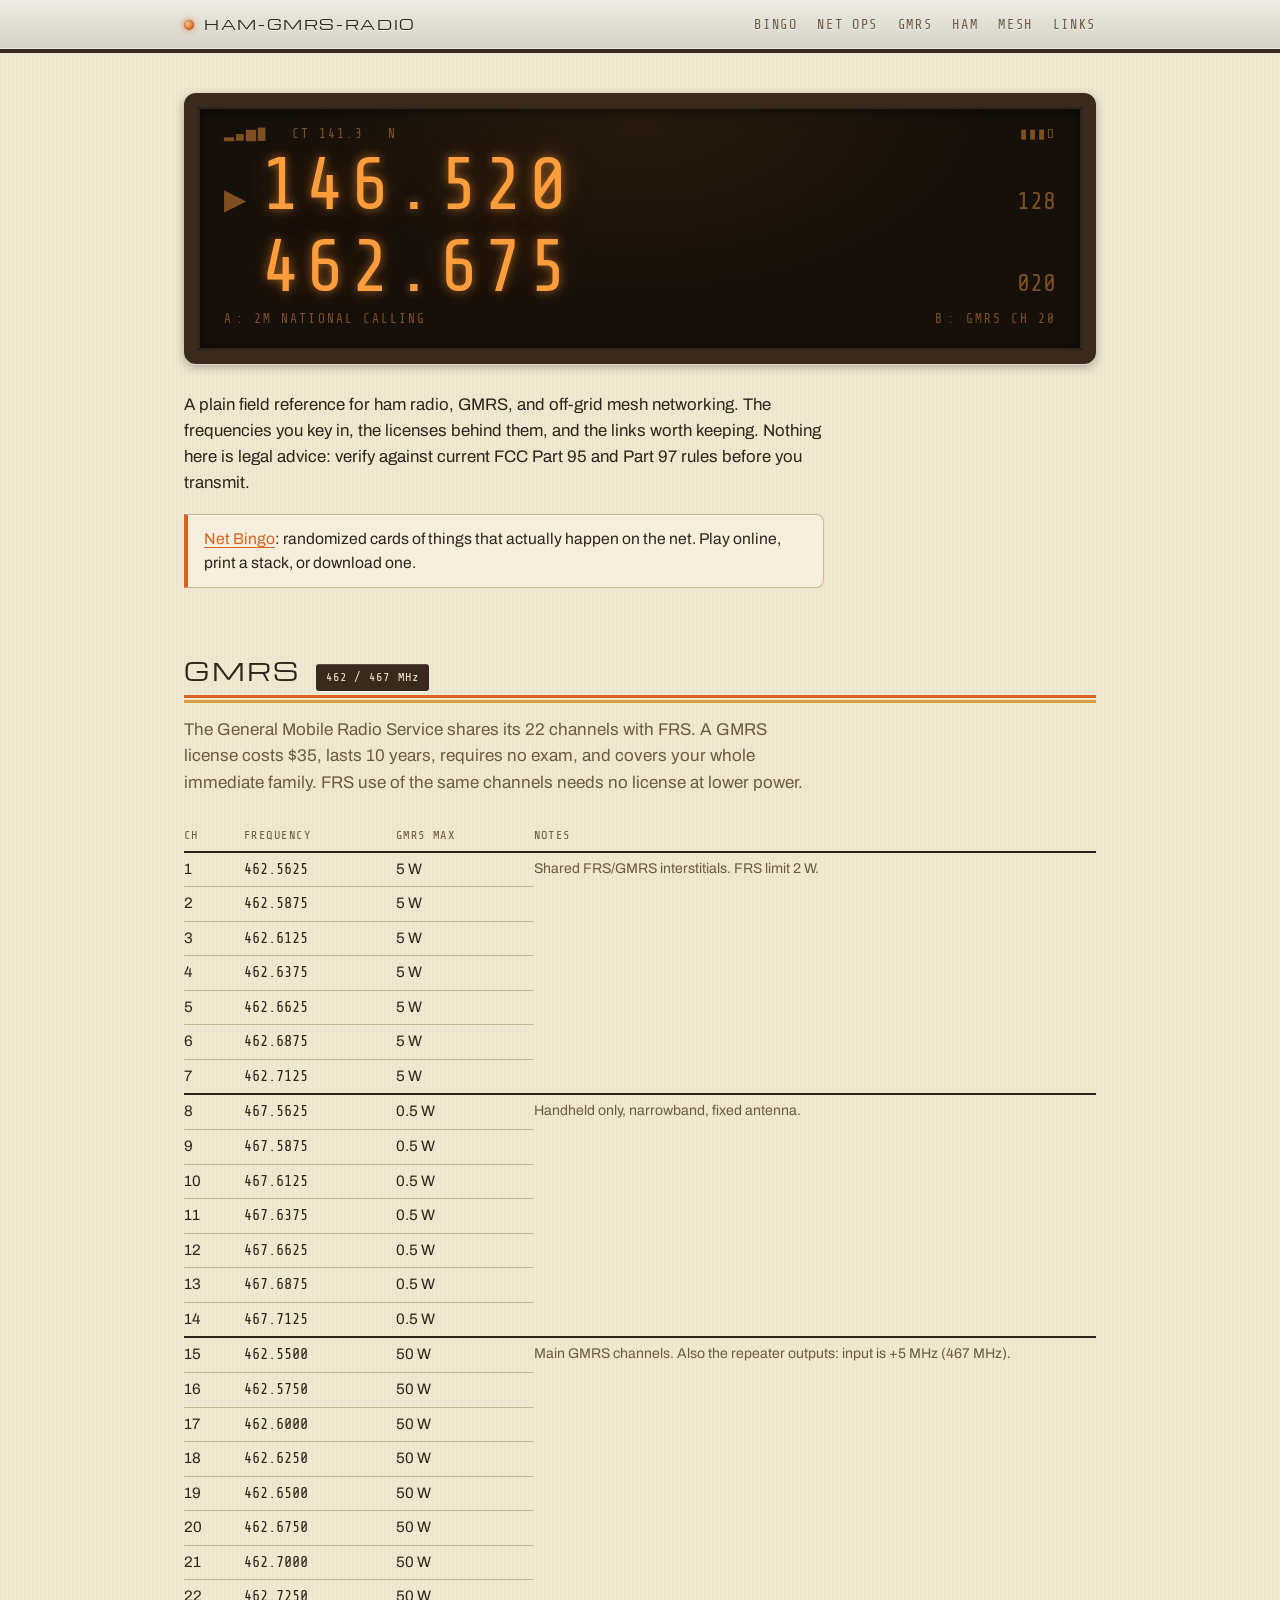
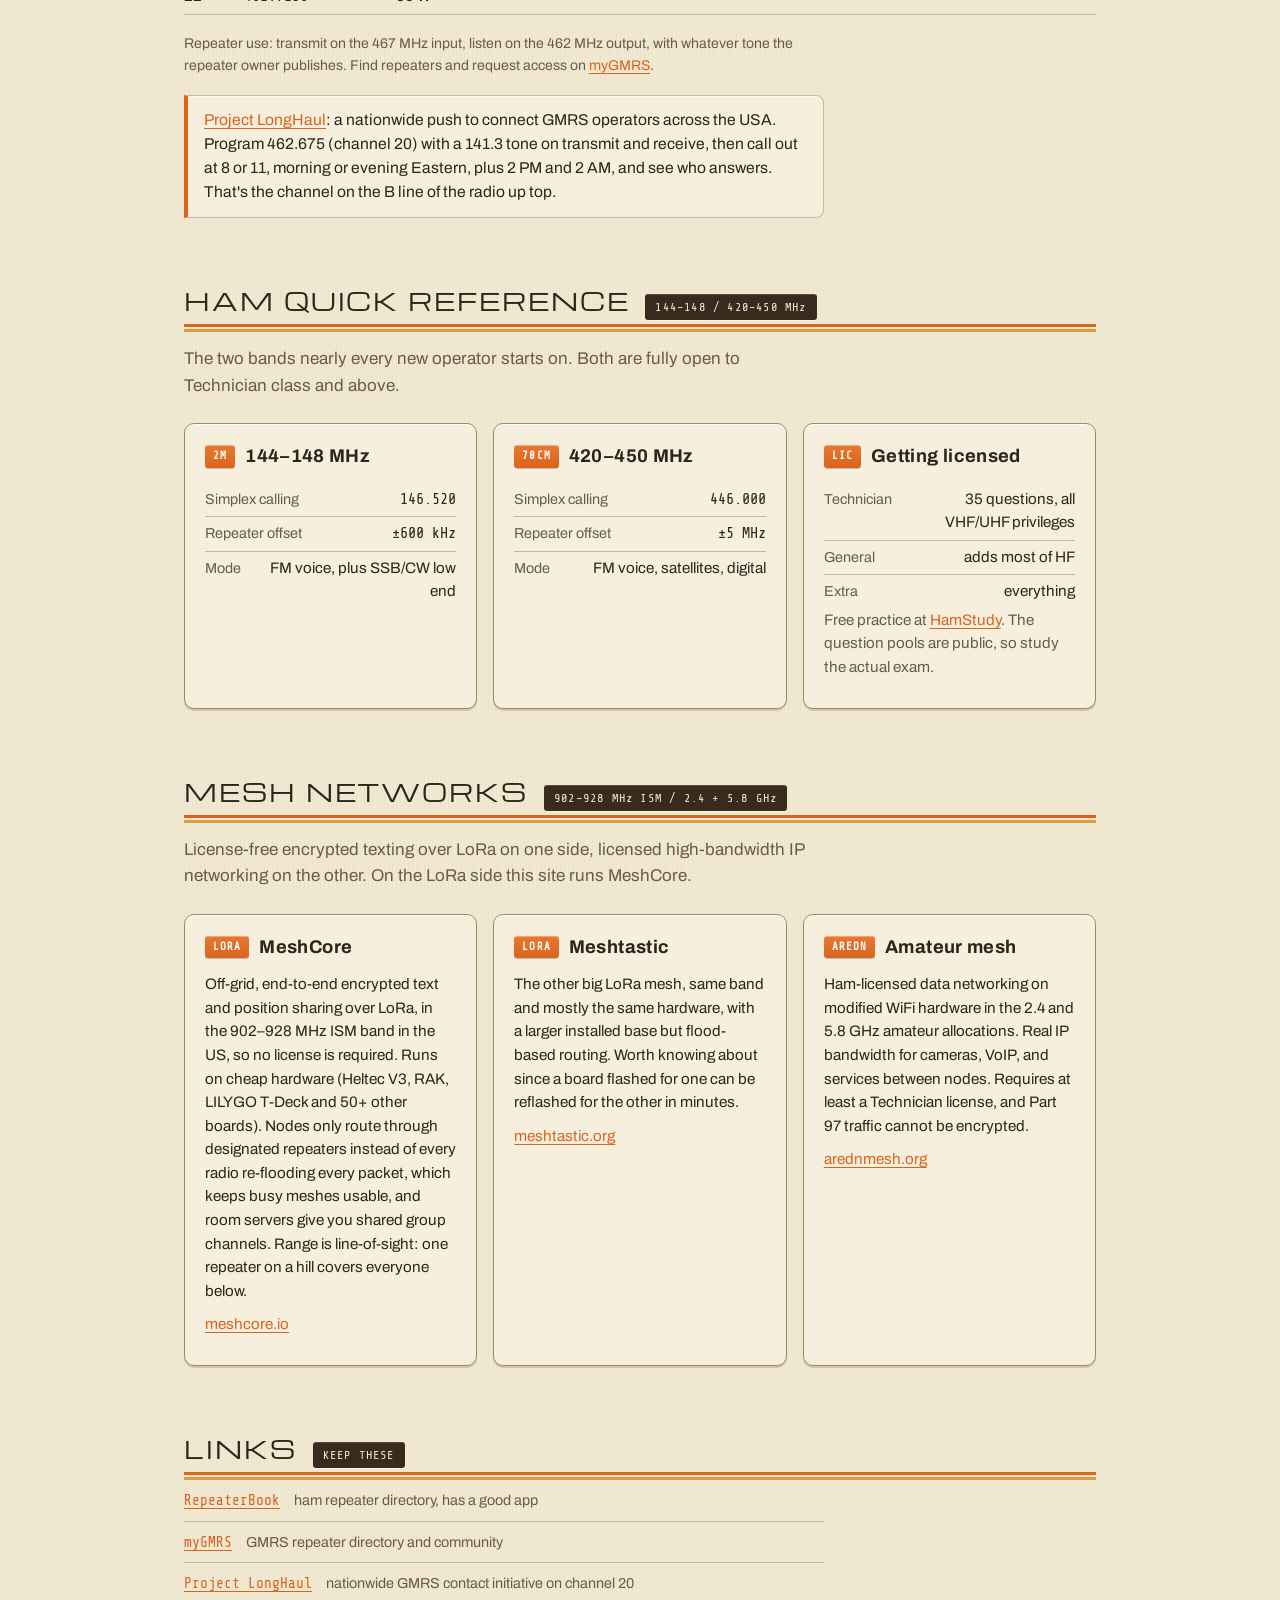
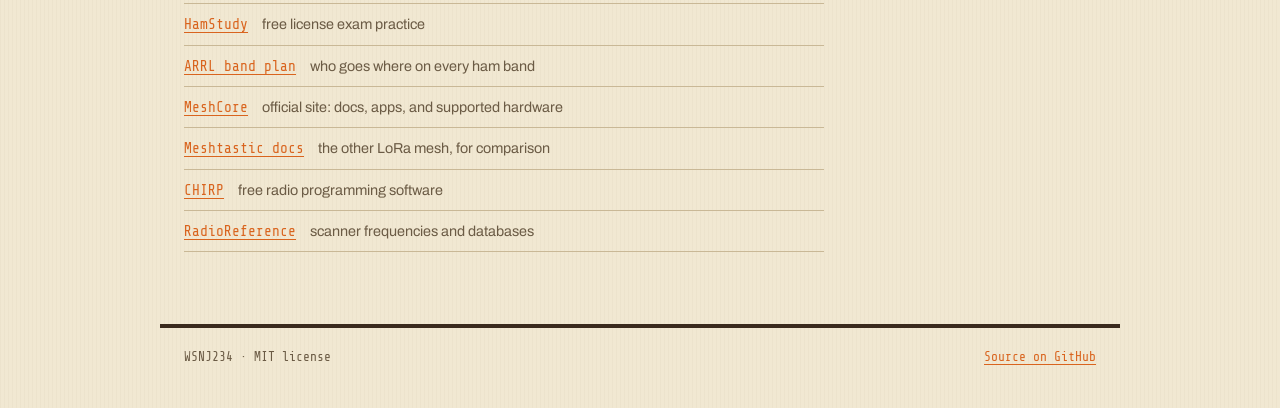
==== commit d9dcdeab: "Split operator tools onto netops.html, add UTC clock Players following a shared link or embed now se" ====
--- a/index.html
+++ b/index.html
@@ -18,6 +18,7 @@
     <a class="brand" href="#top">HAM-GMRS-RADIO</a>
     <nav class="topnav" aria-label="Sections">
       <a href="bingo.html">BINGO</a>
+      <a href="netops.html">NET OPS</a>
       <a href="#gmrs">GMRS</a>
       <a href="#ham">HAM</a>
       <a href="#mesh">MESH</a>
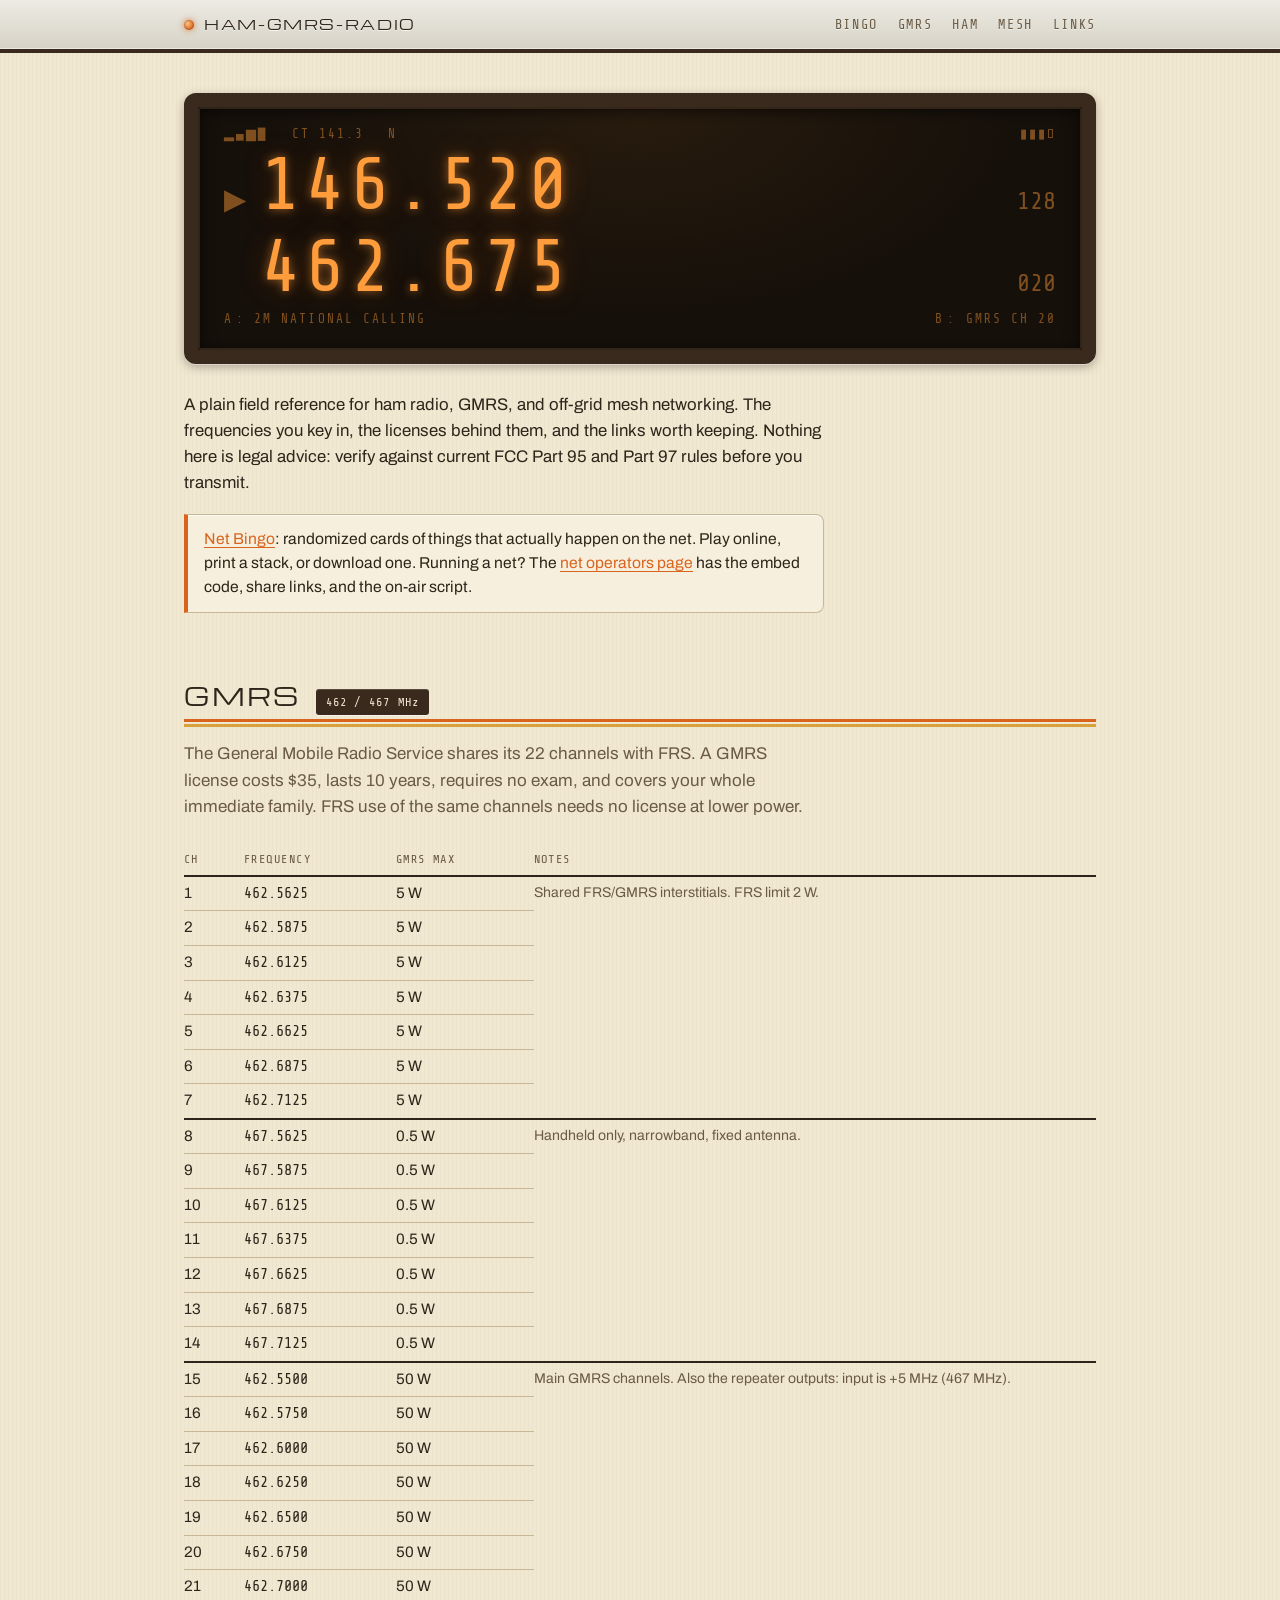
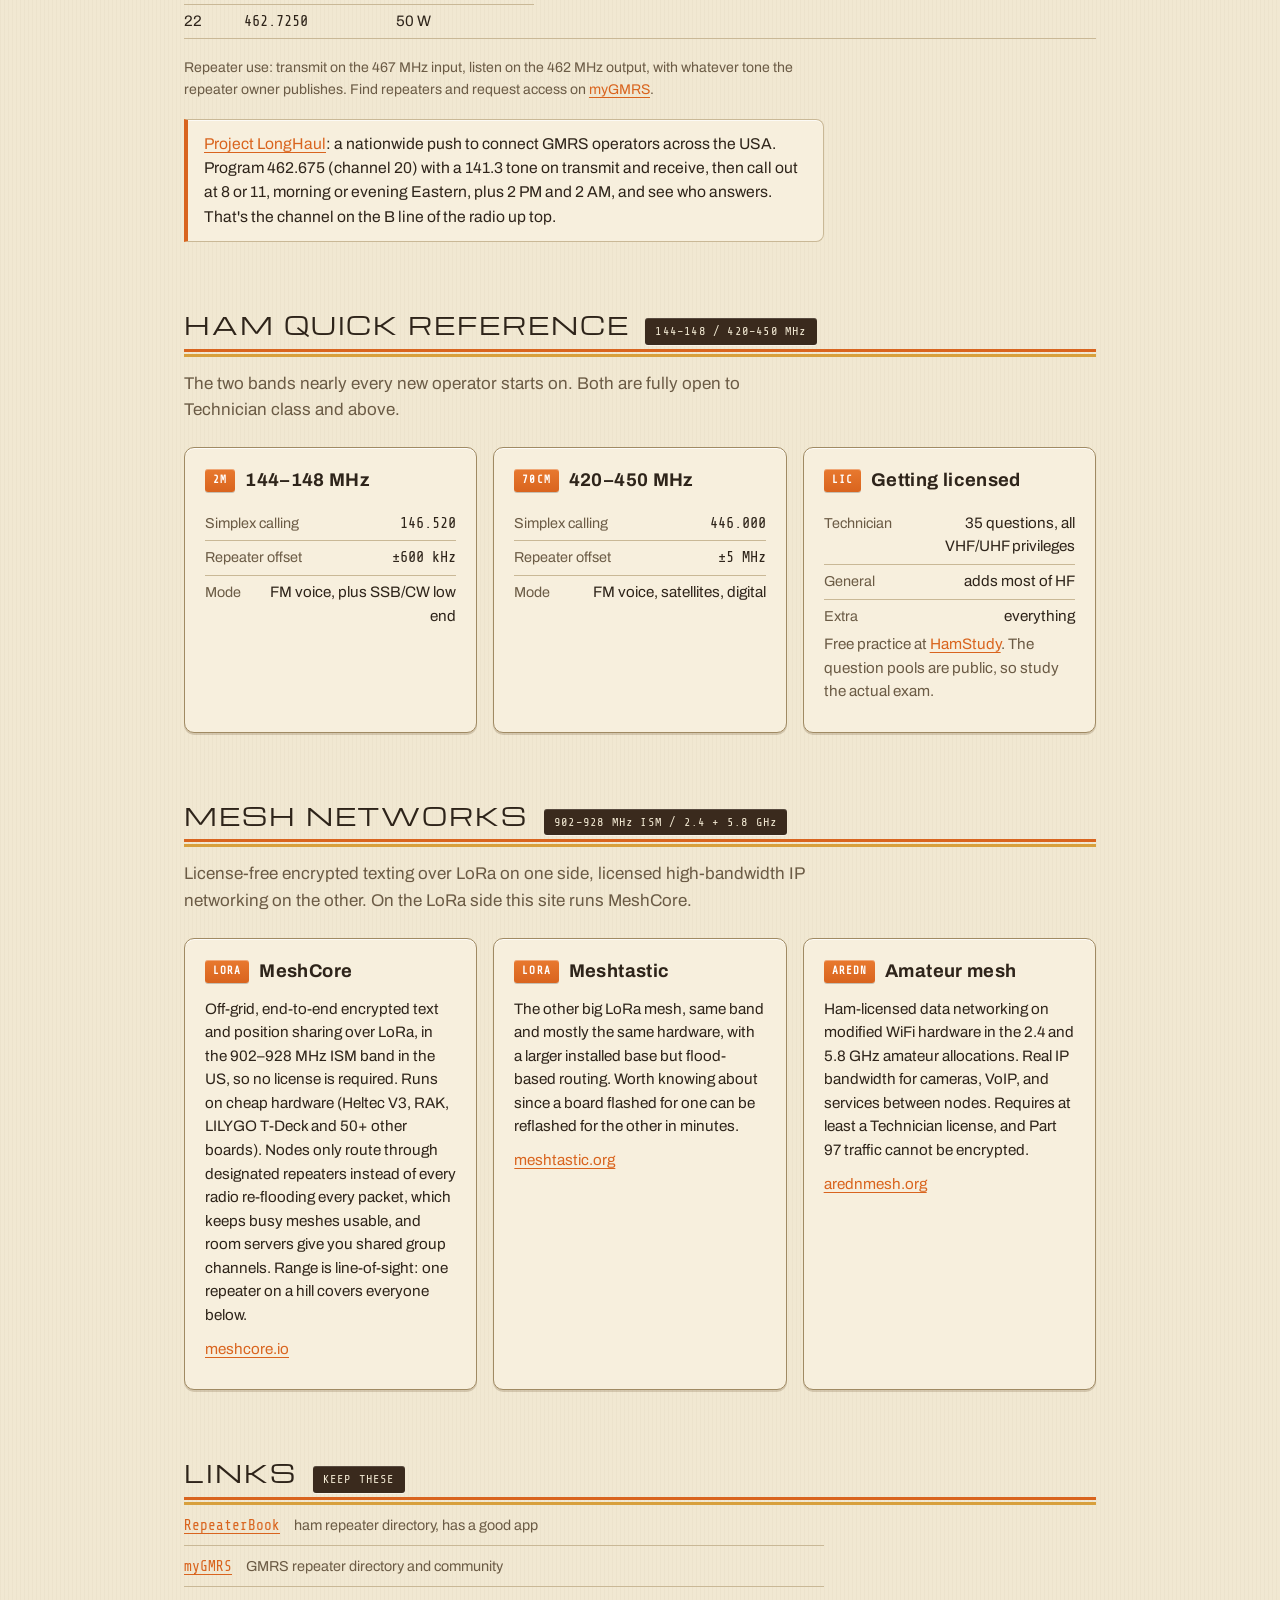
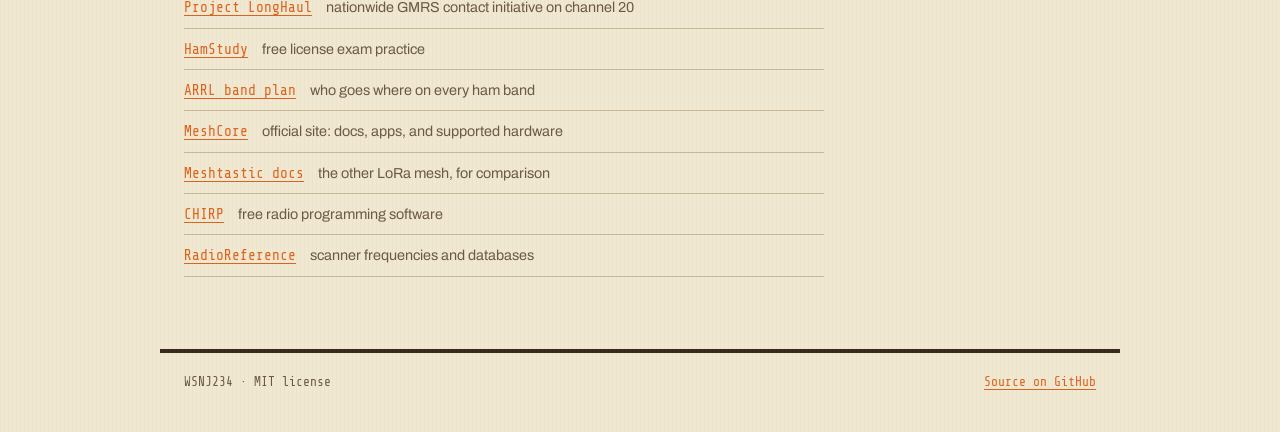
==== commit eec2ca2e: "Drop NET OPS from the nav The operators page is reached through the callout under the card and a poi" ====
--- a/index.html
+++ b/index.html
@@ -18,7 +18,6 @@
     <a class="brand" href="#top">HAM-GMRS-RADIO</a>
     <nav class="topnav" aria-label="Sections">
       <a href="bingo.html">BINGO</a>
-      <a href="netops.html">NET OPS</a>
       <a href="#gmrs">GMRS</a>
       <a href="#ham">HAM</a>
       <a href="#mesh">MESH</a>
@@ -62,6 +61,8 @@
     <p class="callout">
       <a href="bingo.html">Net Bingo</a>: randomized cards of things that
       actually happen on the net. Play online, print a stack, or download one.
+      Running a net? The <a href="netops.html">net operators page</a> has the
+      embed code, share links, and the on-air script.
     </p>
   </section>
 
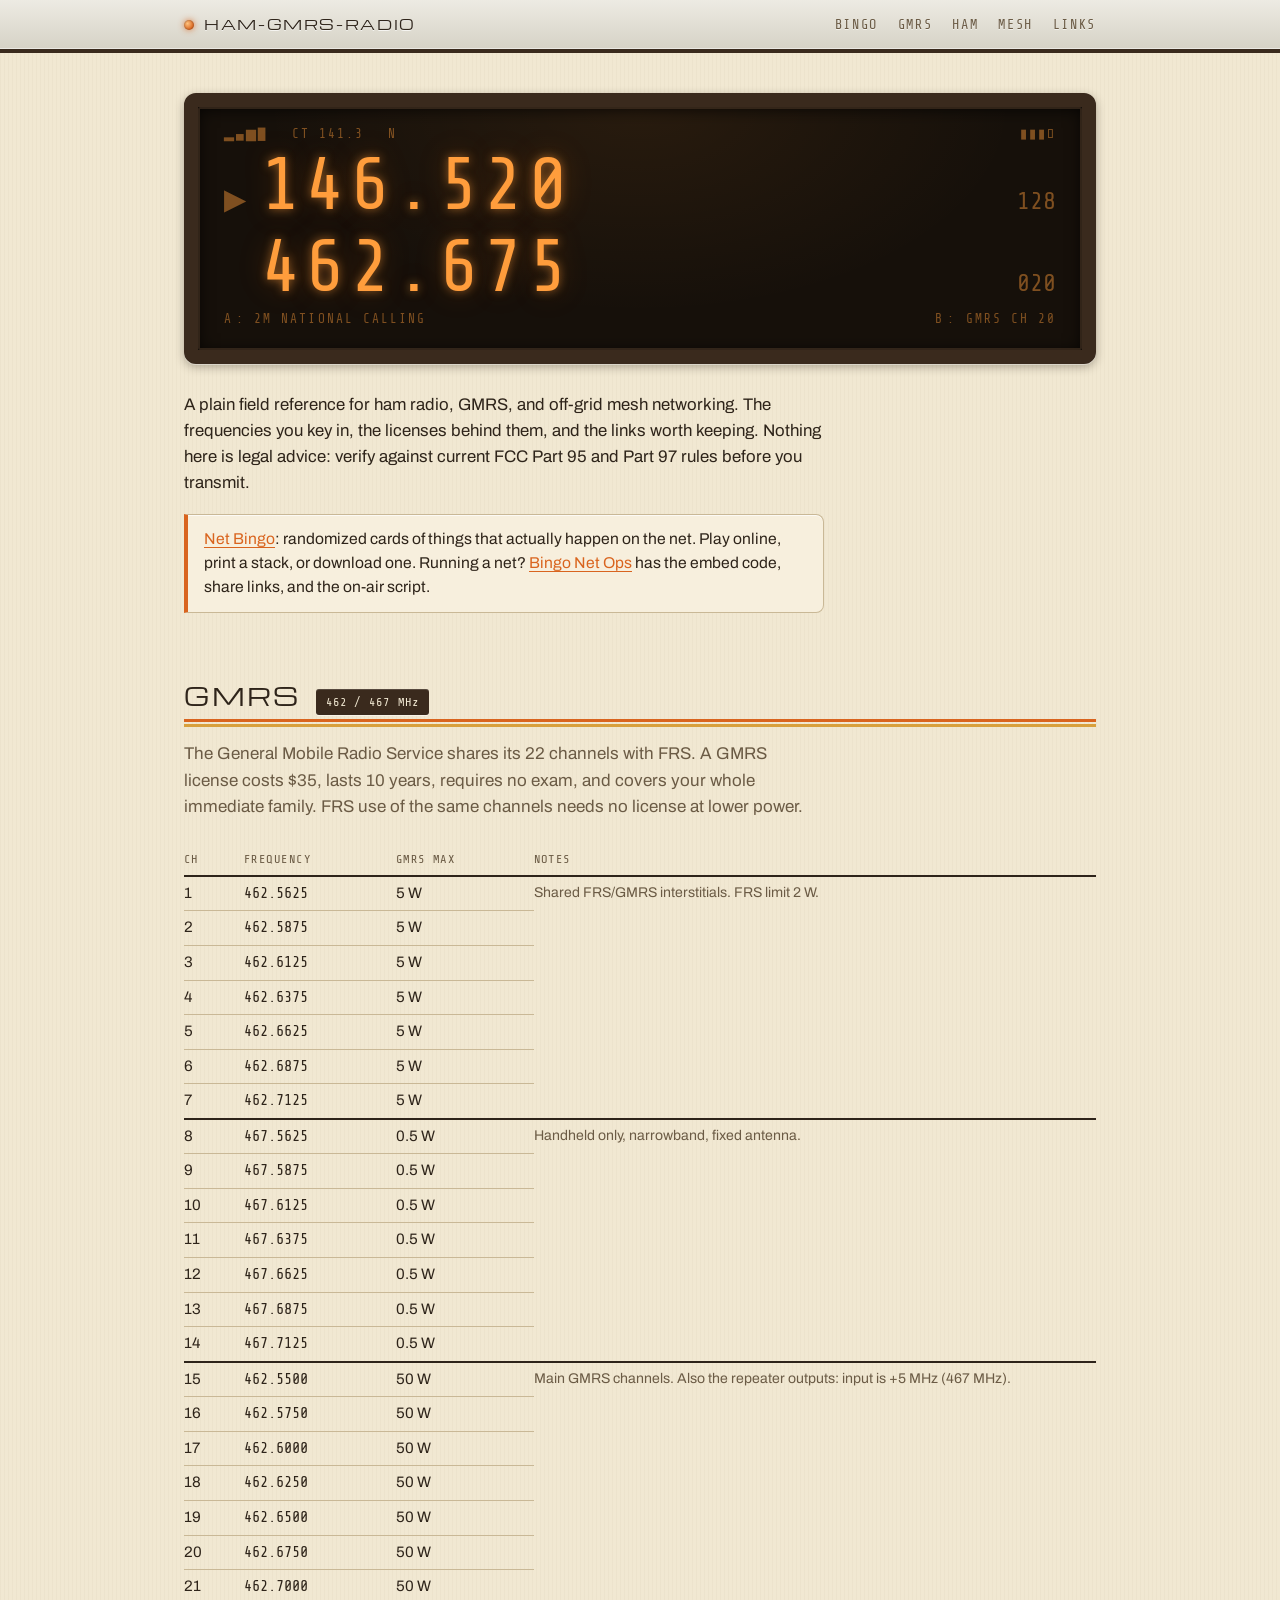
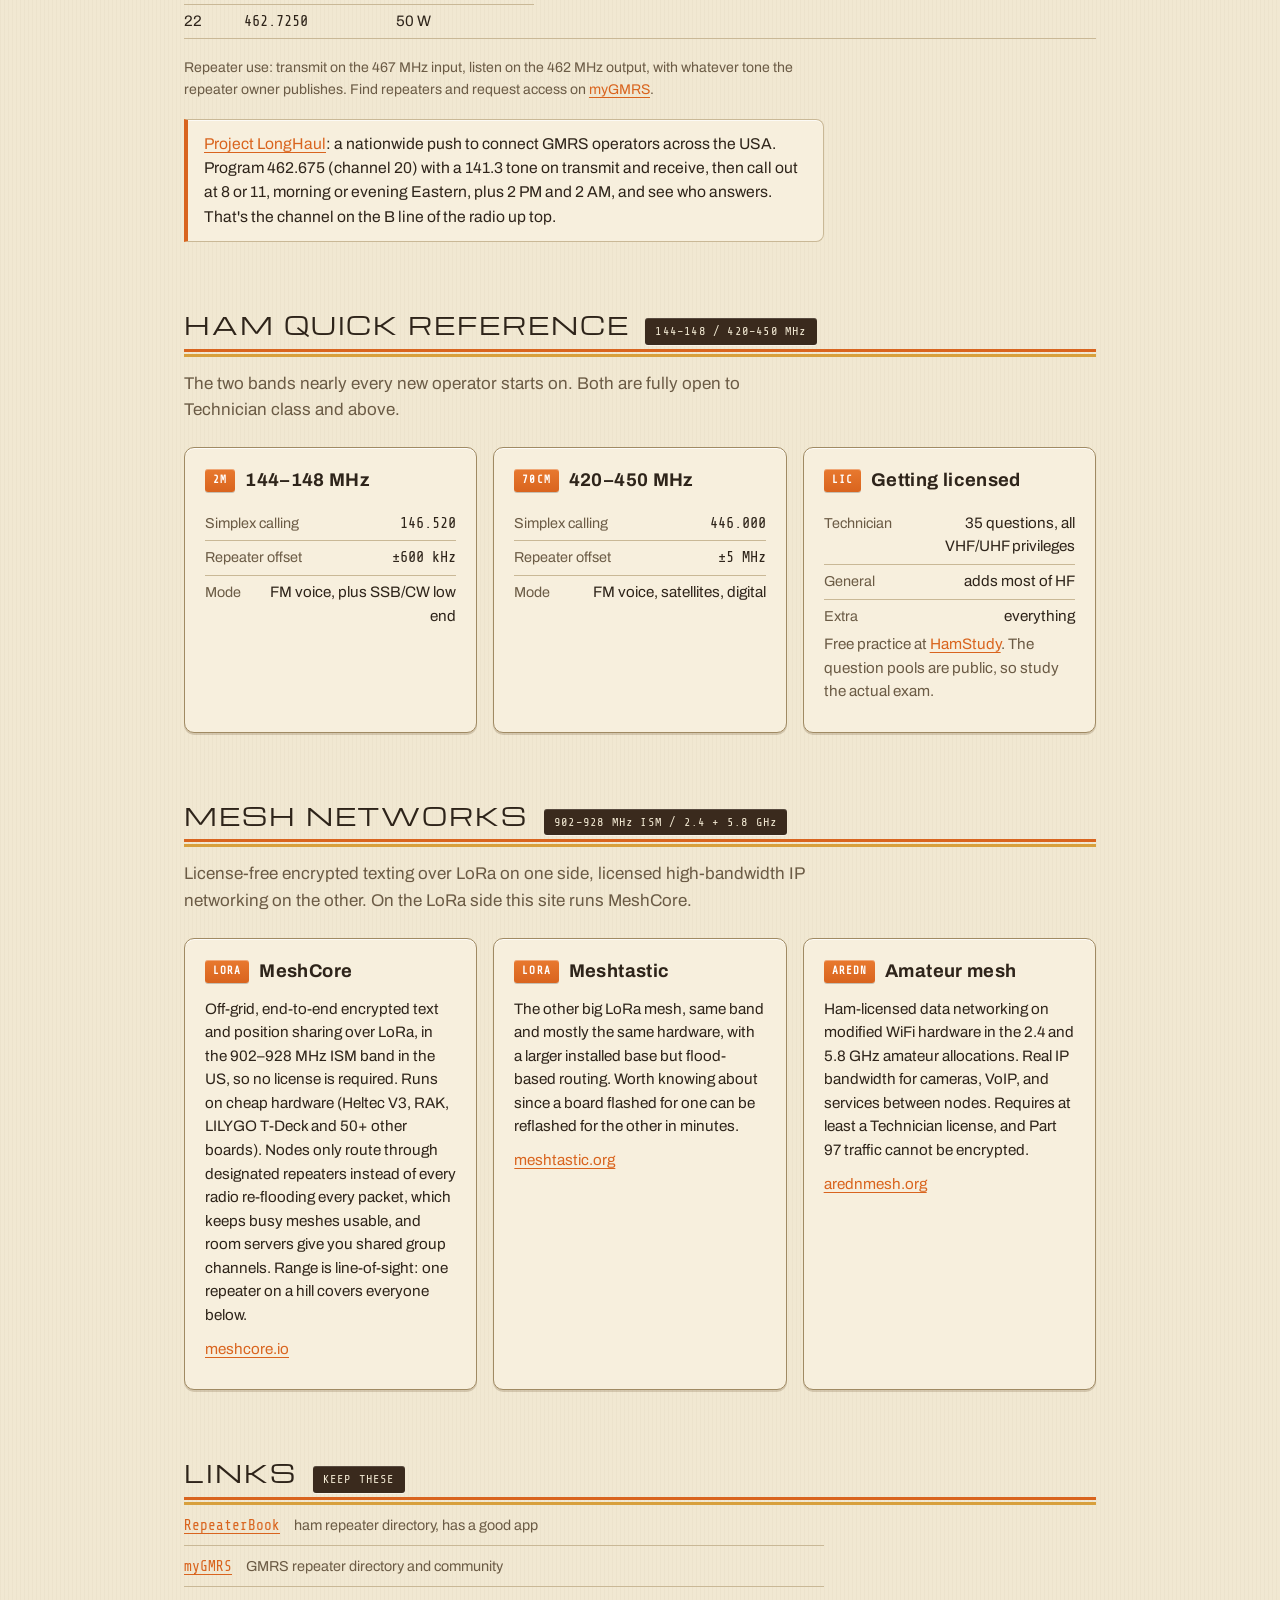
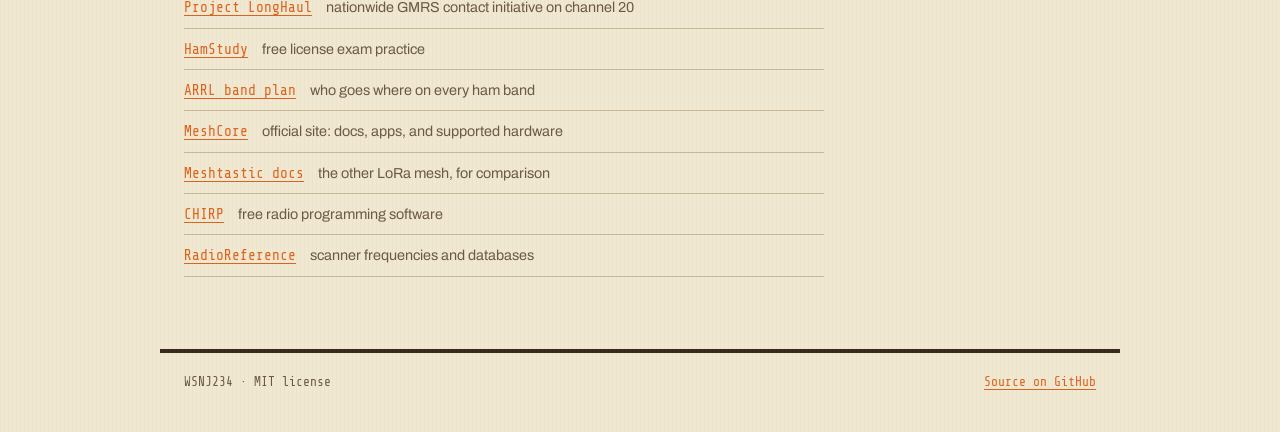
==== commit 4519f342: "Name the operators page Bingo Net Ops Title, heading, and inbound link text all use the name; the fi" ====
--- a/index.html
+++ b/index.html
@@ -61,7 +61,7 @@
     <p class="callout">
       <a href="bingo.html">Net Bingo</a>: randomized cards of things that
       actually happen on the net. Play online, print a stack, or download one.
-      Running a net? The <a href="netops.html">net operators page</a> has the
+      Running a net? <a href="netops.html">Bingo Net Ops</a> has the
       embed code, share links, and the on-air script.
     </p>
   </section>
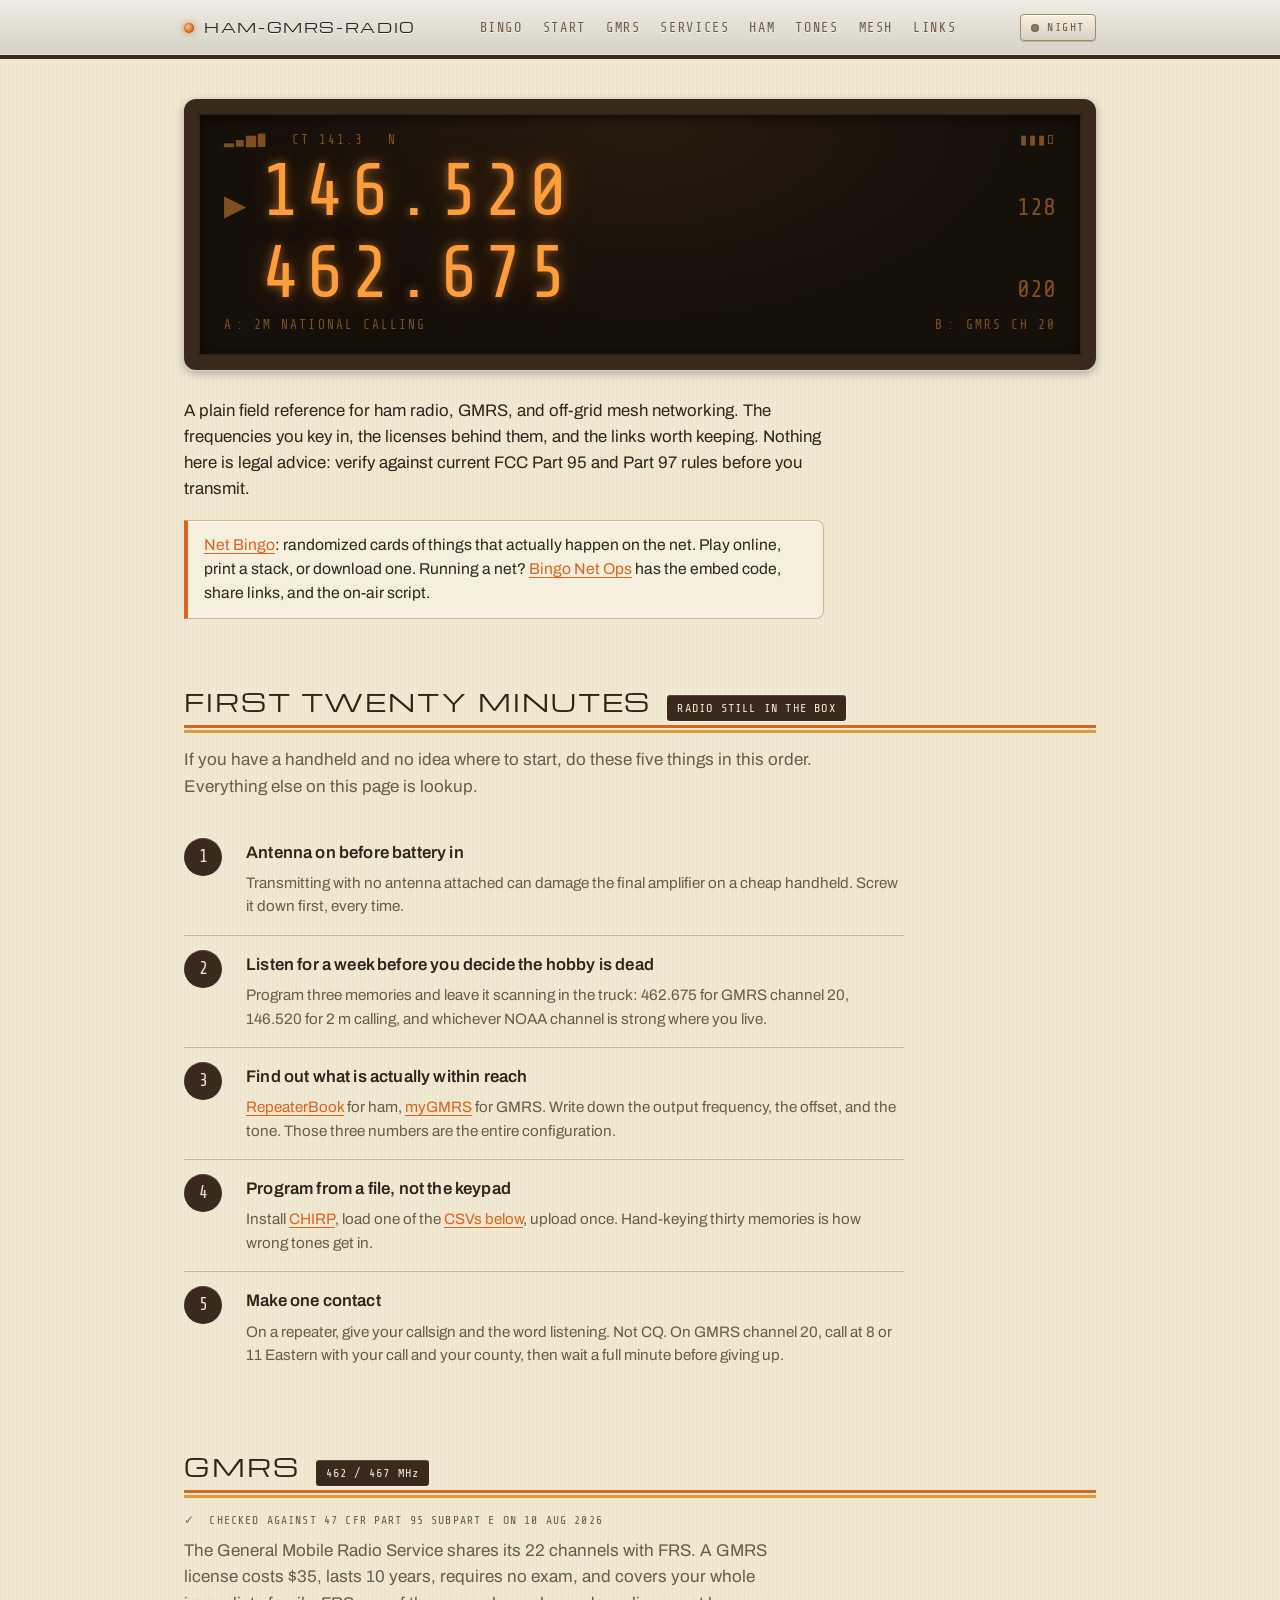
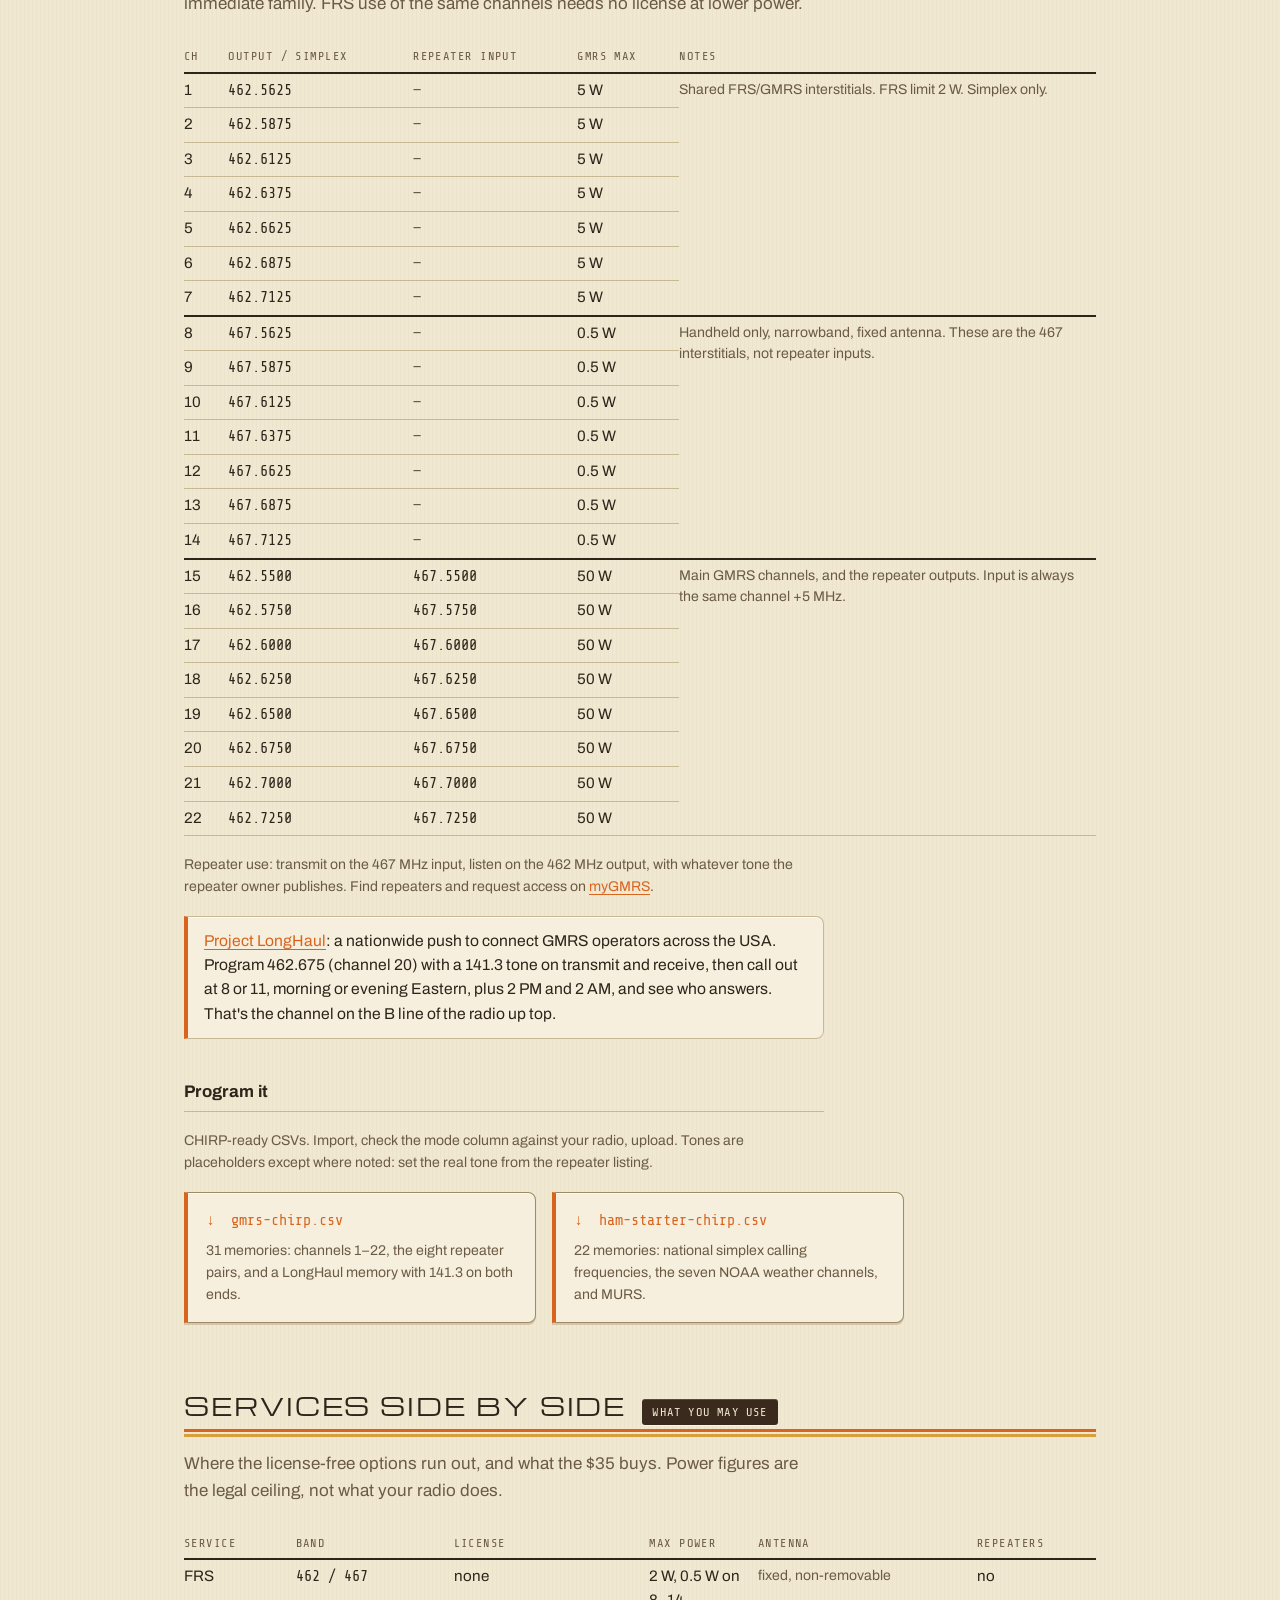
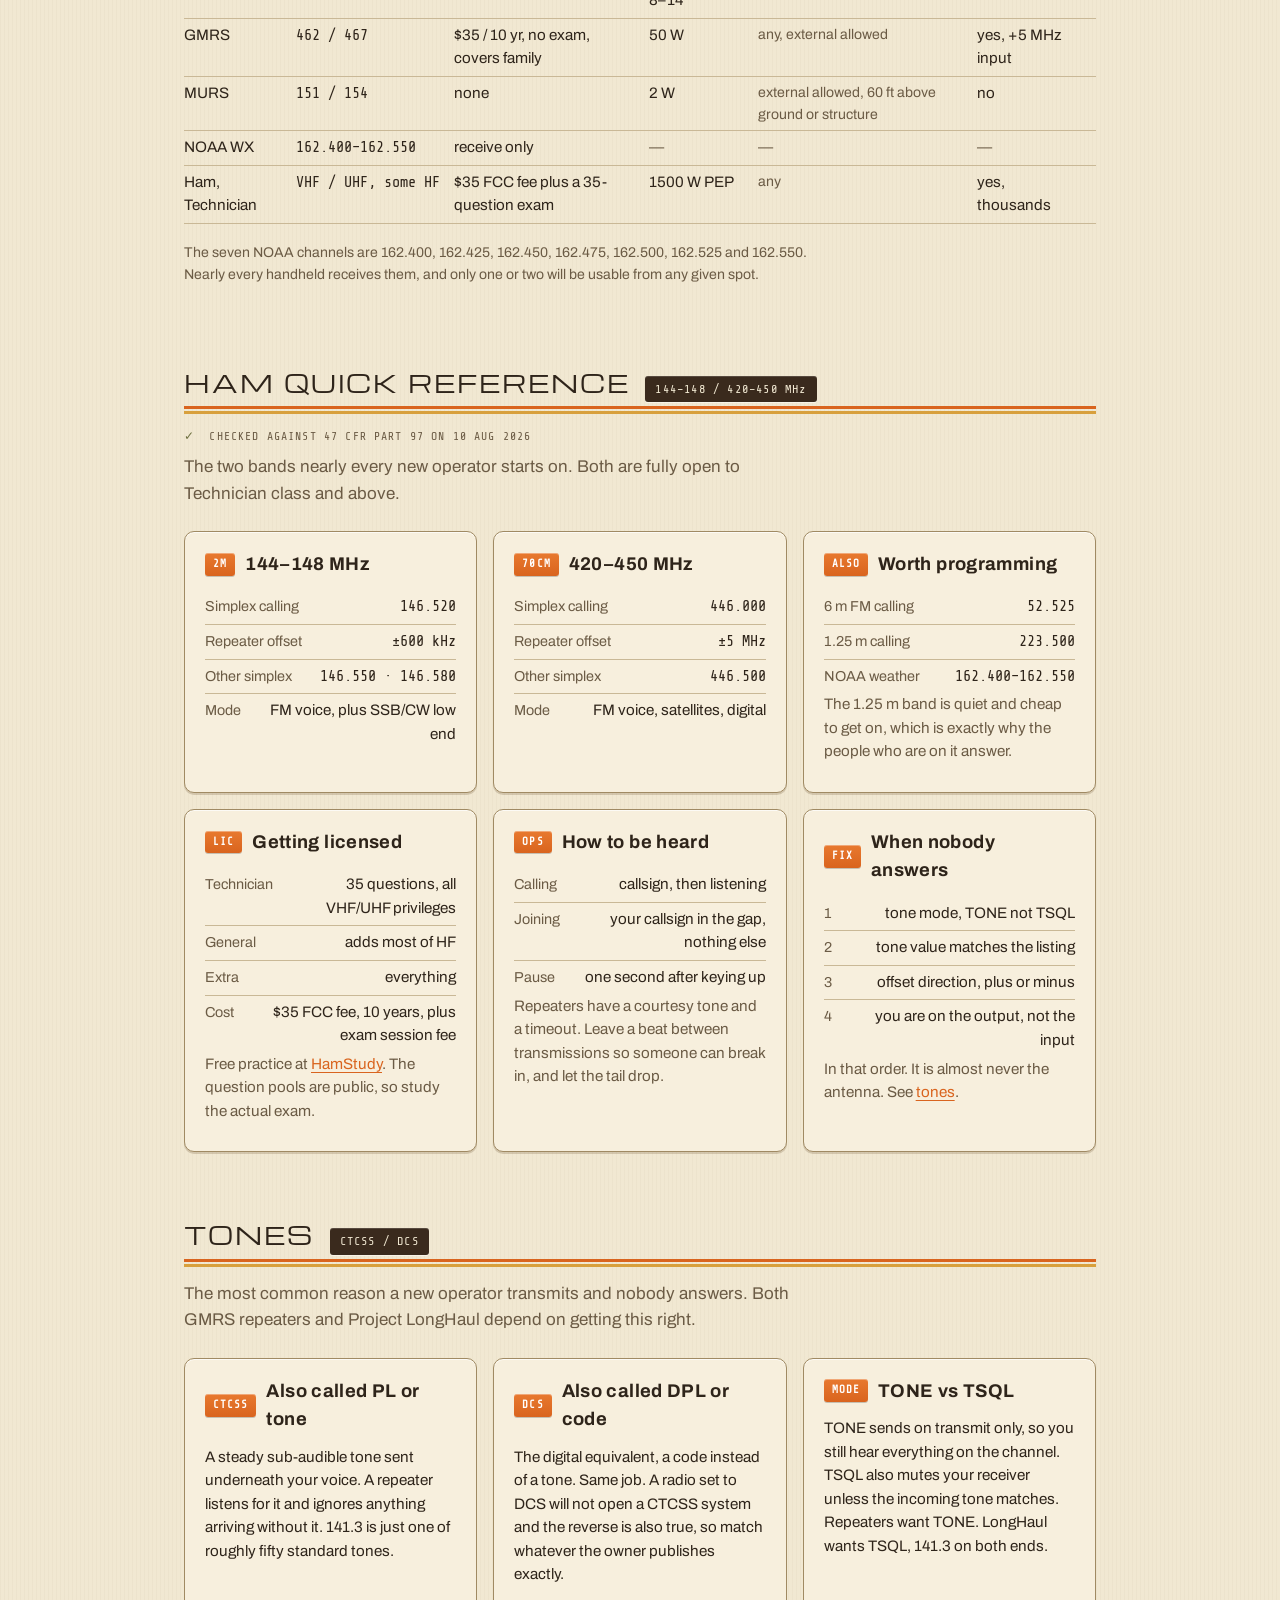
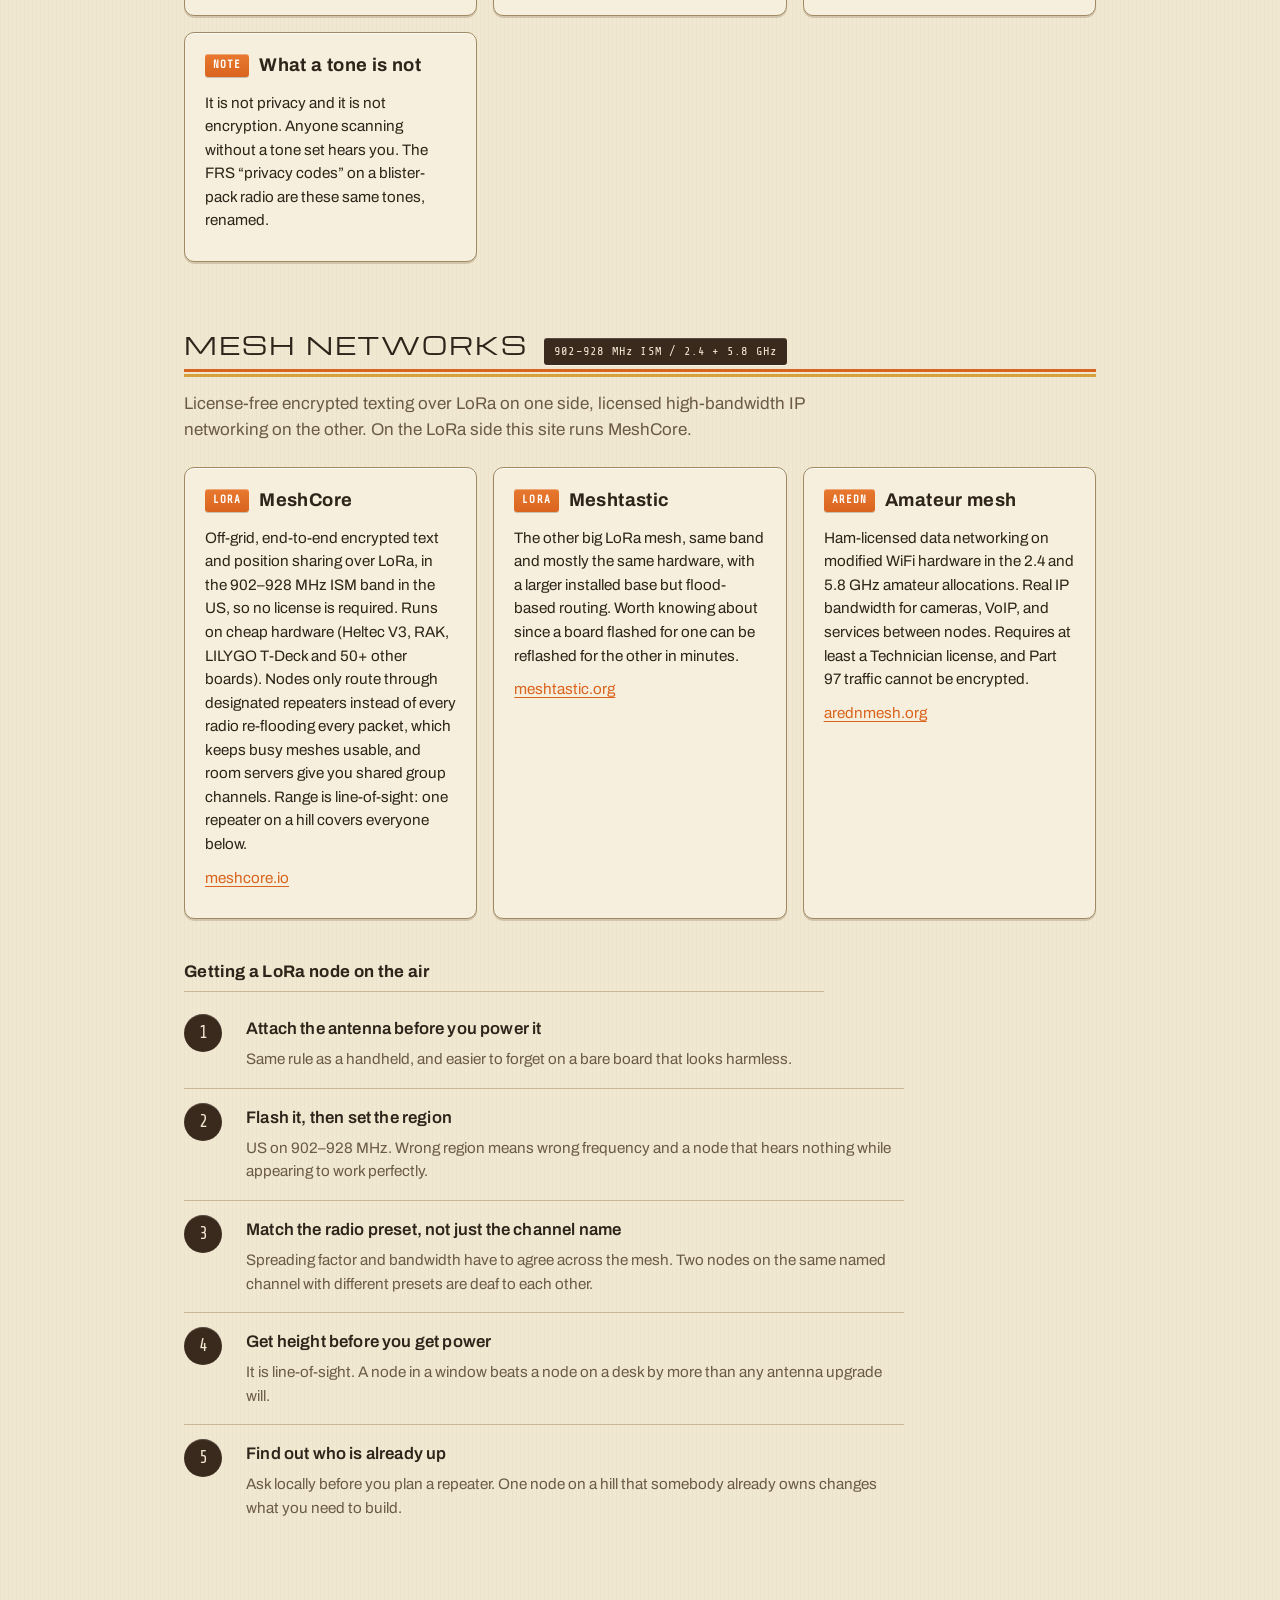
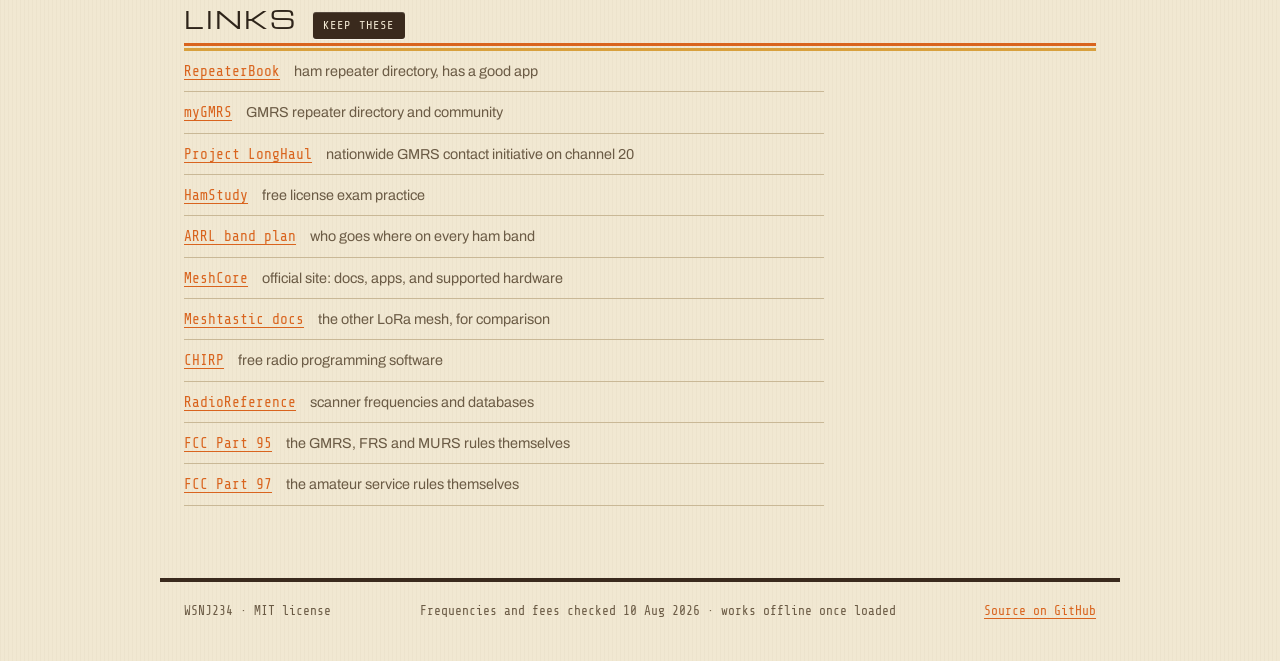
==== commit 237fb8b5: "Apply site redesign: start guide, services table, tones, PWA New index sections: First twenty minute" ====
--- a/index.html
+++ b/index.html
@@ -5,11 +5,20 @@
 <meta name="viewport" content="width=device-width, initial-scale=1">
 <title>HAM / GMRS / Mesh Field Reference</title>
 <meta name="description" content="A plain field reference for ham radio, GMRS, and mesh networking. Frequencies, license paths, and links.">
+<meta name="theme-color" content="#3a2a1d">
+<link rel="manifest" href="manifest.webmanifest">
 <link rel="preconnect" href="https://fonts.googleapis.com">
 <link rel="preconnect" href="https://fonts.gstatic.com" crossorigin>
 <link href="https://fonts.googleapis.com/css2?family=Archivo:wght@400;500;600;700&family=Michroma&family=Share+Tech+Mono&display=swap" rel="stylesheet">
 <link rel="stylesheet" href="style.css">
 <link rel="icon" href="data:image/svg+xml,<svg xmlns='http://www.w3.org/2000/svg' viewBox='0 0 100 100'><rect width='100' height='100' rx='14' fill='%233A2A1D'/><text x='50' y='68' font-size='52' text-anchor='middle' fill='%23FF9D3C' font-family='monospace'>((</text></svg>">
+<script>
+  // Set the theme before first paint so night mode never flashes cream.
+  try {
+    var t = localStorage.getItem("amrad-theme");
+    if (t === "night") document.documentElement.setAttribute("data-theme", "night");
+  } catch (e) {}
+</script>
 </head>
 <body>
 
@@ -18,11 +27,17 @@
     <a class="brand" href="#top">HAM-GMRS-RADIO</a>
     <nav class="topnav" aria-label="Sections">
       <a href="bingo.html">BINGO</a>
+      <a href="#start">START</a>
       <a href="#gmrs">GMRS</a>
+      <a href="#services">SERVICES</a>
       <a href="#ham">HAM</a>
+      <a href="#tones">TONES</a>
       <a href="#mesh">MESH</a>
       <a href="#links">LINKS</a>
     </nav>
+    <button class="night-toggle" type="button" id="night-toggle" aria-pressed="false">
+      <span class="night-lamp" aria-hidden="true"></span>NIGHT
+    </button>
   </div>
 </header>
 
@@ -66,12 +81,57 @@
     </p>
   </section>
 
+  <!-- FIRST TWENTY MINUTES -->
+  <section id="start" class="wrap section">
+    <div class="section-head">
+      <h2>First twenty minutes</h2>
+      <span class="range-tag">RADIO STILL IN THE BOX</span>
+    </div>
+    <p class="section-note">
+      If you have a handheld and no idea where to start, do these five things
+      in this order. Everything else on this page is lookup.
+    </p>
+    <ol class="steps">
+      <li>
+        <h3>Antenna on before battery in</h3>
+        <p>Transmitting with no antenna attached can damage the final amplifier on a
+        cheap handheld. Screw it down first, every time.</p>
+      </li>
+      <li>
+        <h3>Listen for a week before you decide the hobby is dead</h3>
+        <p>Program three memories and leave it scanning in the truck: 462.675 for
+        GMRS channel 20, 146.520 for 2&nbsp;m calling, and whichever NOAA
+        channel is strong where you live.</p>
+      </li>
+      <li>
+        <h3>Find out what is actually within reach</h3>
+        <p><a href="https://www.repeaterbook.com">RepeaterBook</a> for ham,
+        <a href="https://mygmrs.com">myGMRS</a> for GMRS. Write down the output
+        frequency, the offset, and the tone. Those three numbers are the entire
+        configuration.</p>
+      </li>
+      <li>
+        <h3>Program from a file, not the keypad</h3>
+        <p>Install <a href="https://chirpmyradio.com">CHIRP</a>, load one of the
+        <a href="#program">CSVs below</a>, upload once. Hand-keying thirty
+        memories is how wrong tones get in.</p>
+      </li>
+      <li>
+        <h3>Make one contact</h3>
+        <p>On a repeater, give your callsign and the word listening. Not CQ. On
+        GMRS channel 20, call at 8 or 11 Eastern with your call and your county,
+        then wait a full minute before giving up.</p>
+      </li>
+    </ol>
+  </section>
+
   <!-- GMRS -->
   <section id="gmrs" class="wrap section">
     <div class="section-head">
       <h2>GMRS</h2>
       <span class="range-tag">462 / 467 MHz</span>
     </div>
+    <p class="stamp">Checked against 47&nbsp;CFR Part&nbsp;95 subpart&nbsp;E on 10 Aug 2026</p>
     <p class="section-note">
       The General Mobile Radio Service shares its 22 channels with FRS. A GMRS
       license costs $35, lasts 10 years, requires no exam, and covers your whole
@@ -80,38 +140,39 @@
 
     <div class="table-scroll">
       <table>
-        <caption class="visually-hidden">GMRS and FRS channel frequencies with maximum GMRS power</caption>
+        <caption class="visually-hidden">GMRS and FRS channel frequencies, repeater inputs, and maximum GMRS power</caption>
         <thead>
           <tr>
             <th scope="col">CH</th>
-            <th scope="col">Frequency</th>
+            <th scope="col">Output / simplex</th>
+            <th scope="col">Repeater input</th>
             <th scope="col">GMRS max</th>
             <th scope="col">Notes</th>
           </tr>
         </thead>
         <tbody>
-          <tr><td>1</td><td class="freq">462.5625</td><td>5 W</td><td rowspan="7" class="note-cell">Shared FRS/GMRS interstitials. FRS limit 2 W.</td></tr>
-          <tr><td>2</td><td class="freq">462.5875</td><td>5 W</td></tr>
-          <tr><td>3</td><td class="freq">462.6125</td><td>5 W</td></tr>
-          <tr><td>4</td><td class="freq">462.6375</td><td>5 W</td></tr>
-          <tr><td>5</td><td class="freq">462.6625</td><td>5 W</td></tr>
-          <tr><td>6</td><td class="freq">462.6875</td><td>5 W</td></tr>
-          <tr><td>7</td><td class="freq">462.7125</td><td>5 W</td></tr>
-          <tr class="group"><td>8</td><td class="freq">467.5625</td><td>0.5 W</td><td rowspan="7" class="note-cell">Handheld only, narrowband, fixed antenna.</td></tr>
-          <tr><td>9</td><td class="freq">467.5875</td><td>0.5 W</td></tr>
-          <tr><td>10</td><td class="freq">467.6125</td><td>0.5 W</td></tr>
-          <tr><td>11</td><td class="freq">467.6375</td><td>0.5 W</td></tr>
-          <tr><td>12</td><td class="freq">467.6625</td><td>0.5 W</td></tr>
-          <tr><td>13</td><td class="freq">467.6875</td><td>0.5 W</td></tr>
-          <tr><td>14</td><td class="freq">467.7125</td><td>0.5 W</td></tr>
-          <tr class="group"><td>15</td><td class="freq">462.5500</td><td>50 W</td><td rowspan="8" class="note-cell">Main GMRS channels. Also the repeater outputs: input is +5 MHz (467 MHz).</td></tr>
-          <tr><td>16</td><td class="freq">462.5750</td><td>50 W</td></tr>
-          <tr><td>17</td><td class="freq">462.6000</td><td>50 W</td></tr>
-          <tr><td>18</td><td class="freq">462.6250</td><td>50 W</td></tr>
-          <tr><td>19</td><td class="freq">462.6500</td><td>50 W</td></tr>
-          <tr><td>20</td><td class="freq">462.6750</td><td>50 W</td></tr>
-          <tr><td>21</td><td class="freq">462.7000</td><td>50 W</td></tr>
-          <tr><td>22</td><td class="freq">462.7250</td><td>50 W</td></tr>
+          <tr><td>1</td><td class="freq">462.5625</td><td class="freq dim">&mdash;</td><td>5 W</td><td rowspan="7" class="note-cell">Shared FRS/GMRS interstitials. FRS limit 2 W. Simplex only.</td></tr>
+          <tr><td>2</td><td class="freq">462.5875</td><td class="freq dim">&mdash;</td><td>5 W</td></tr>
+          <tr><td>3</td><td class="freq">462.6125</td><td class="freq dim">&mdash;</td><td>5 W</td></tr>
+          <tr><td>4</td><td class="freq">462.6375</td><td class="freq dim">&mdash;</td><td>5 W</td></tr>
+          <tr><td>5</td><td class="freq">462.6625</td><td class="freq dim">&mdash;</td><td>5 W</td></tr>
+          <tr><td>6</td><td class="freq">462.6875</td><td class="freq dim">&mdash;</td><td>5 W</td></tr>
+          <tr><td>7</td><td class="freq">462.7125</td><td class="freq dim">&mdash;</td><td>5 W</td></tr>
+          <tr class="group"><td>8</td><td class="freq">467.5625</td><td class="freq dim">&mdash;</td><td>0.5 W</td><td rowspan="7" class="note-cell">Handheld only, narrowband, fixed antenna. These are the 467 interstitials, not repeater inputs.</td></tr>
+          <tr><td>9</td><td class="freq">467.5875</td><td class="freq dim">&mdash;</td><td>0.5 W</td></tr>
+          <tr><td>10</td><td class="freq">467.6125</td><td class="freq dim">&mdash;</td><td>0.5 W</td></tr>
+          <tr><td>11</td><td class="freq">467.6375</td><td class="freq dim">&mdash;</td><td>0.5 W</td></tr>
+          <tr><td>12</td><td class="freq">467.6625</td><td class="freq dim">&mdash;</td><td>0.5 W</td></tr>
+          <tr><td>13</td><td class="freq">467.6875</td><td class="freq dim">&mdash;</td><td>0.5 W</td></tr>
+          <tr><td>14</td><td class="freq">467.7125</td><td class="freq dim">&mdash;</td><td>0.5 W</td></tr>
+          <tr class="group"><td>15</td><td class="freq">462.5500</td><td class="freq">467.5500</td><td>50 W</td><td rowspan="8" class="note-cell">Main GMRS channels, and the repeater outputs. Input is always the same channel +5 MHz.</td></tr>
+          <tr><td>16</td><td class="freq">462.5750</td><td class="freq">467.5750</td><td>50 W</td></tr>
+          <tr><td>17</td><td class="freq">462.6000</td><td class="freq">467.6000</td><td>50 W</td></tr>
+          <tr><td>18</td><td class="freq">462.6250</td><td class="freq">467.6250</td><td>50 W</td></tr>
+          <tr><td>19</td><td class="freq">462.6500</td><td class="freq">467.6500</td><td>50 W</td></tr>
+          <tr><td>20</td><td class="freq">462.6750</td><td class="freq">467.6750</td><td>50 W</td></tr>
+          <tr><td>21</td><td class="freq">462.7000</td><td class="freq">467.7000</td><td>50 W</td></tr>
+          <tr><td>22</td><td class="freq">462.7250</td><td class="freq">467.7250</td><td>50 W</td></tr>
         </tbody>
       </table>
     </div>
@@ -127,6 +188,62 @@
       morning or evening Eastern, plus 2 PM and 2 AM, and see who answers.
       That's the channel on the B line of the radio up top.
     </p>
+
+    <h3 class="sub-head" id="program">Program it</h3>
+    <p class="fineprint">
+      CHIRP-ready CSVs. Import, check the mode column against your radio, upload.
+      Tones are placeholders except where noted: set the real tone from the
+      repeater listing.
+    </p>
+    <div class="downloads">
+      <a class="download" href="gmrs-chirp.csv" download>
+        <span class="dl-name">gmrs-chirp.csv</span>
+        <span class="dl-note">31 memories: channels 1&ndash;22, the eight repeater pairs, and a LongHaul memory with 141.3 on both ends.</span>
+      </a>
+      <a class="download" href="ham-starter-chirp.csv" download>
+        <span class="dl-name">ham-starter-chirp.csv</span>
+        <span class="dl-note">22 memories: national simplex calling frequencies, the seven NOAA weather channels, and MURS.</span>
+      </a>
+    </div>
+  </section>
+
+  <!-- SERVICES -->
+  <section id="services" class="wrap section">
+    <div class="section-head">
+      <h2>Services side by side</h2>
+      <span class="range-tag">WHAT YOU MAY USE</span>
+    </div>
+    <p class="section-note">
+      Where the license-free options run out, and what the $35 buys. Power
+      figures are the legal ceiling, not what your radio does.
+    </p>
+    <div class="table-scroll">
+      <table>
+        <caption class="visually-hidden">Comparison of FRS, GMRS, MURS, NOAA weather radio, and amateur Technician privileges</caption>
+        <thead>
+          <tr>
+            <th scope="col">Service</th>
+            <th scope="col">Band</th>
+            <th scope="col">License</th>
+            <th scope="col">Max power</th>
+            <th scope="col">Antenna</th>
+            <th scope="col">Repeaters</th>
+          </tr>
+        </thead>
+        <tbody>
+          <tr><td>FRS</td><td class="freq">462 / 467</td><td>none</td><td>2 W, 0.5 W on 8&ndash;14</td><td class="note-cell">fixed, non-removable</td><td>no</td></tr>
+          <tr><td>GMRS</td><td class="freq">462 / 467</td><td>$35 / 10 yr, no exam, covers family</td><td>50 W</td><td class="note-cell">any, external allowed</td><td>yes, +5 MHz input</td></tr>
+          <tr><td>MURS</td><td class="freq">151 / 154</td><td>none</td><td>2 W</td><td class="note-cell">external allowed, 60 ft above ground or structure</td><td>no</td></tr>
+          <tr><td>NOAA WX</td><td class="freq">162.400&ndash;162.550</td><td>receive only</td><td class="dim">&mdash;</td><td class="dim">&mdash;</td><td class="dim">&mdash;</td></tr>
+          <tr><td>Ham, Technician</td><td class="freq">VHF / UHF, some HF</td><td>$35 FCC fee plus a 35-question exam</td><td>1500 W PEP</td><td class="note-cell">any</td><td>yes, thousands</td></tr>
+        </tbody>
+      </table>
+    </div>
+    <p class="fineprint">
+      The seven NOAA channels are 162.400, 162.425, 162.450, 162.475, 162.500,
+      162.525 and 162.550. Nearly every handheld receives them, and only one or
+      two will be usable from any given spot.
+    </p>
   </section>
 
   <!-- HAM -->
@@ -135,6 +252,7 @@
       <h2>Ham quick reference</h2>
       <span class="range-tag">144&ndash;148 / 420&ndash;450 MHz</span>
     </div>
+    <p class="stamp">Checked against 47&nbsp;CFR Part&nbsp;97 on 10 Aug 2026</p>
     <p class="section-note">
       The two bands nearly every new operator starts on. Both are fully open to
       Technician class and above.
@@ -146,6 +264,7 @@
         <dl>
           <div><dt>Simplex calling</dt><dd class="freq">146.520</dd></div>
           <div><dt>Repeater offset</dt><dd class="freq">&plusmn;600 kHz</dd></div>
+          <div><dt>Other simplex</dt><dd class="freq">146.550 &middot; 146.580</dd></div>
           <div><dt>Mode</dt><dd>FM voice, plus SSB/CW low end</dd></div>
         </dl>
       </article>
@@ -154,8 +273,18 @@
         <dl>
           <div><dt>Simplex calling</dt><dd class="freq">446.000</dd></div>
           <div><dt>Repeater offset</dt><dd class="freq">&plusmn;5 MHz</dd></div>
+          <div><dt>Other simplex</dt><dd class="freq">446.500</dd></div>
           <div><dt>Mode</dt><dd>FM voice, satellites, digital</dd></div>
         </dl>
+      </article>
+      <article class="card">
+        <h3><span class="band">ALSO</span> Worth programming</h3>
+        <dl>
+          <div><dt>6 m FM calling</dt><dd class="freq">52.525</dd></div>
+          <div><dt>1.25 m calling</dt><dd class="freq">223.500</dd></div>
+          <div><dt>NOAA weather</dt><dd class="freq">162.400&ndash;162.550</dd></div>
+        </dl>
+        <p class="card-note">The 1.25 m band is quiet and cheap to get on, which is exactly why the people who are on it answer.</p>
       </article>
       <article class="card">
         <h3><span class="band">LIC</span> Getting licensed</h3>
@@ -163,8 +292,66 @@
           <div><dt>Technician</dt><dd>35 questions, all VHF/UHF privileges</dd></div>
           <div><dt>General</dt><dd>adds most of HF</dd></div>
           <div><dt>Extra</dt><dd>everything</dd></div>
+          <div><dt>Cost</dt><dd>$35 FCC fee, 10 years, plus exam session fee</dd></div>
         </dl>
         <p class="card-note">Free practice at <a href="https://hamstudy.org">HamStudy</a>. The question pools are public, so study the actual exam.</p>
+      </article>
+      <article class="card">
+        <h3><span class="band">OPS</span> How to be heard</h3>
+        <dl>
+          <div><dt>Calling</dt><dd>callsign, then listening</dd></div>
+          <div><dt>Joining</dt><dd>your callsign in the gap, nothing else</dd></div>
+          <div><dt>Pause</dt><dd>one second after keying up</dd></div>
+        </dl>
+        <p class="card-note">Repeaters have a courtesy tone and a timeout. Leave a beat between transmissions so someone can break in, and let the tail drop.</p>
+      </article>
+      <article class="card">
+        <h3><span class="band">FIX</span> When nobody answers</h3>
+        <dl>
+          <div><dt>1</dt><dd>tone mode, TONE not TSQL</dd></div>
+          <div><dt>2</dt><dd>tone value matches the listing</dd></div>
+          <div><dt>3</dt><dd>offset direction, plus or minus</dd></div>
+          <div><dt>4</dt><dd>you are on the output, not the input</dd></div>
+        </dl>
+        <p class="card-note">In that order. It is almost never the antenna. See <a href="#tones">tones</a>.</p>
+      </article>
+    </div>
+  </section>
+
+  <!-- TONES -->
+  <section id="tones" class="wrap section">
+    <div class="section-head">
+      <h2>Tones</h2>
+      <span class="range-tag">CTCSS / DCS</span>
+    </div>
+    <p class="section-note">
+      The most common reason a new operator transmits and nobody answers. Both
+      GMRS repeaters and Project LongHaul depend on getting this right.
+    </p>
+    <div class="cards">
+      <article class="card">
+        <h3><span class="band">CTCSS</span> Also called PL or tone</h3>
+        <p>A steady sub-audible tone sent underneath your voice. A repeater
+        listens for it and ignores anything arriving without it. 141.3 is
+        just one of roughly fifty standard tones.</p>
+      </article>
+      <article class="card">
+        <h3><span class="band">DCS</span> Also called DPL or code</h3>
+        <p>The digital equivalent, a code instead of a tone. Same job. A radio
+        set to DCS will not open a CTCSS system and the reverse is also true,
+        so match whatever the owner publishes exactly.</p>
+      </article>
+      <article class="card">
+        <h3><span class="band">MODE</span> TONE vs TSQL</h3>
+        <p>TONE sends on transmit only, so you still hear everything on the
+        channel. TSQL also mutes your receiver unless the incoming tone
+        matches. Repeaters want TONE. LongHaul wants TSQL, 141.3 on both ends.</p>
+      </article>
+      <article class="card">
+        <h3><span class="band">NOTE</span> What a tone is not</h3>
+        <p>It is not privacy and it is not encryption. Anyone scanning without
+        a tone set hears you. The FRS &ldquo;privacy codes&rdquo; on a blister-pack
+        radio are these same tones, renamed.</p>
       </article>
     </div>
   </section>
@@ -216,6 +403,36 @@
         <p class="card-note"><a href="https://www.arednmesh.org">arednmesh.org</a></p>
       </article>
     </div>
+
+    <h3 class="sub-head">Getting a LoRa node on the air</h3>
+    <ol class="steps steps-tight">
+      <li>
+        <h3>Attach the antenna before you power it</h3>
+        <p>Same rule as a handheld, and easier to forget on a bare board that
+        looks harmless.</p>
+      </li>
+      <li>
+        <h3>Flash it, then set the region</h3>
+        <p>US on 902&ndash;928 MHz. Wrong region means wrong frequency and a node
+        that hears nothing while appearing to work perfectly.</p>
+      </li>
+      <li>
+        <h3>Match the radio preset, not just the channel name</h3>
+        <p>Spreading factor and bandwidth have to agree across the mesh. Two
+        nodes on the same named channel with different presets are deaf to
+        each other.</p>
+      </li>
+      <li>
+        <h3>Get height before you get power</h3>
+        <p>It is line-of-sight. A node in a window beats a node on a desk by
+        more than any antenna upgrade will.</p>
+      </li>
+      <li>
+        <h3>Find out who is already up</h3>
+        <p>Ask locally before you plan a repeater. One node on a hill that
+        somebody already owns changes what you need to build.</p>
+      </li>
+    </ol>
   </section>
 
   <!-- LINKS -->
@@ -234,6 +451,8 @@
       <li><a href="https://meshtastic.org">Meshtastic docs</a><span>the other LoRa mesh, for comparison</span></li>
       <li><a href="https://chirpmyradio.com">CHIRP</a><span>free radio programming software</span></li>
       <li><a href="https://www.radioreference.com">RadioReference</a><span>scanner frequencies and databases</span></li>
+      <li><a href="https://www.ecfr.gov/current/title-47/chapter-I/subchapter-D/part-95">FCC Part 95</a><span>the GMRS, FRS and MURS rules themselves</span></li>
+      <li><a href="https://www.ecfr.gov/current/title-47/chapter-I/subchapter-D/part-97">FCC Part 97</a><span>the amateur service rules themselves</span></li>
     </ul>
   </section>
 
@@ -241,8 +460,42 @@
 
 <footer class="wrap footer">
   <span>WSNJ234 &middot; MIT license</span>
+  <span class="footer-stamp">Frequencies and fees checked 10 Aug 2026 &middot; works offline once loaded</span>
   <a href="https://github.com/WSNJ234/amrad">Source on GitHub</a>
 </footer>
 
+<script>
+  (function () {
+    var root = document.documentElement;
+    var btn = document.getElementById("night-toggle");
+    var on = root.getAttribute("data-theme") === "night";
+    btn.setAttribute("aria-pressed", String(on));
+    btn.addEventListener("click", function () {
+      on = !on;
+      if (on) root.setAttribute("data-theme", "night");
+      else root.removeAttribute("data-theme");
+      btn.setAttribute("aria-pressed", String(on));
+      try { localStorage.setItem("amrad-theme", on ? "night" : "day"); } catch (e) {}
+    });
+
+    // Tap any frequency to copy it.
+    document.addEventListener("click", function (e) {
+      var cell = e.target.closest(".freq");
+      if (!cell || cell.classList.contains("dim")) return;
+      var text = cell.textContent.trim();
+      if (!/^[\d.]/.test(text)) return;
+      if (navigator.clipboard) navigator.clipboard.writeText(text);
+      cell.classList.add("copied");
+      setTimeout(function () { cell.classList.remove("copied"); }, 900);
+    });
+
+    if ("serviceWorker" in navigator) {
+      window.addEventListener("load", function () {
+        navigator.serviceWorker.register("sw.js").catch(function () {});
+      });
+    }
+  })();
+</script>
+
 </body>
 </html>
--- a/style.css
+++ b/style.css
@@ -20,6 +20,45 @@
   --panel: #16100a;
   --amber: #ff9d3c;
   --amber-dim: rgba(255, 157, 60, 0.45);
+  --grain: rgba(122, 96, 60, 0.035);
+  --topbar-a: #edebe3;
+  --topbar-b: #d6d2c6;
+  --emboss: rgba(255, 255, 255, 0.7);
+  --card-edge: #a08a63;
+  /* Ink used on top of walnut or avocado chrome */
+  --on-dark: #f1e8d2;
+  --chrome-seam: rgba(255, 255, 255, 0.5);
+  --chrome-seam-in: rgba(255, 255, 255, 0.15);
+}
+
+/* Night mode: red on near-black, for reading in the dark without
+   losing night vision. Same layout, different lamp. */
+[data-theme="night"] {
+  --paper: #0b0503;
+  --panel-cream: #170a06;
+  --ink: #ff7a52;
+  --muted: #c05633;
+  --line: #4a1c10;
+  --orange: #ff8a5c;
+  --gold: #d9603a;
+  --walnut: #240d07;
+  --walnut-lt: #35150c;
+  --glass: #0b0503;
+  --nixie: #ff7a52;
+  --nixie-dim: rgba(255, 122, 82, 0.45);
+  --panel: #0b0503;
+  --amber: #ff7a52;
+  --amber-dim: rgba(255, 122, 82, 0.45);
+  --grain: rgba(255, 122, 82, 0.03);
+  --topbar-a: #1c0a06;
+  --topbar-b: #120704;
+  --emboss: rgba(255, 122, 82, 0.12);
+  --card-edge: #4a1c10;
+  --on-dark: #ff7a52;
+  --chrome-seam: rgba(255, 122, 82, 0.18);
+  --chrome-seam-in: rgba(255, 122, 82, 0.12);
+  --avocado: #7a3a22;
+  color-scheme: dark;
 }
 
 * { box-sizing: border-box; }
@@ -31,8 +70,8 @@
   background: var(--paper);
   background-image: repeating-linear-gradient(
     90deg,
-    rgba(122, 96, 60, 0.035) 0px,
-    rgba(122, 96, 60, 0.035) 1px,
+    var(--grain) 0px,
+    var(--grain) 1px,
     transparent 1px,
     transparent 4px
   );
@@ -70,7 +109,7 @@
 /* Top bar: brushed aluminum faceplate with a power lamp */
 
 .topbar {
-  background: linear-gradient(180deg, #edebe3 0%, #d6d2c6 100%);
+  background: linear-gradient(180deg, var(--topbar-a) 0%, var(--topbar-b) 100%);
   background-blend-mode: multiply;
   border-bottom: 4px solid var(--walnut);
   box-shadow: inset 0 -1px 0 rgba(255, 255, 255, 0.5);
@@ -94,7 +133,9 @@
   letter-spacing: 0.12em;
   color: var(--ink);
   text-decoration: none;
-  text-shadow: 0 1px 0 rgba(255, 255, 255, 0.7);
+  white-space: nowrap;
+  flex: none;
+  text-shadow: 0 1px 0 var(--emboss);
 }
 
 .brand::before {
@@ -119,10 +160,46 @@
   letter-spacing: 0.12em;
   color: var(--muted);
   text-decoration: none;
-  text-shadow: 0 1px 0 rgba(255, 255, 255, 0.6);
+  text-shadow: 0 1px 0 var(--emboss);
 }
 
 .topnav a:hover { color: var(--orange); }
+
+/* Night mode switch: a panel toggle, not a web control */
+
+.night-toggle {
+  display: inline-flex;
+  align-items: center;
+  gap: 8px;
+  flex: none;
+  font-family: "Share Tech Mono", monospace;
+  font-size: 0.72rem;
+  letter-spacing: 0.14em;
+  color: var(--muted);
+  background: linear-gradient(180deg, var(--panel-cream), var(--topbar-b));
+  border: 1px solid var(--card-edge);
+  border-radius: 4px;
+  padding: 6px 10px;
+  cursor: pointer;
+  box-shadow: inset 0 1px 0 var(--emboss), 0 1px 0 rgba(122, 96, 60, 0.3);
+}
+
+.night-toggle:hover { color: var(--orange); }
+
+.night-lamp {
+  width: 8px;
+  height: 8px;
+  border-radius: 50%;
+  background: #8b7a5e;
+  box-shadow: inset 0 0 2px rgba(0, 0, 0, 0.5);
+}
+
+.night-toggle[aria-pressed="true"] { color: var(--orange); }
+
+.night-toggle[aria-pressed="true"] .night-lamp {
+  background: radial-gradient(circle at 35% 35%, #ffc37e, var(--orange) 70%);
+  box-shadow: 0 0 6px rgba(217, 100, 30, 0.9);
+}
 
 /* Hero: tube frequency counter in a walnut cabinet */
 
@@ -213,7 +290,7 @@
   border-left: 4px solid var(--orange);
   border-radius: 0 8px 8px 0;
   background: var(--panel-cream);
-  box-shadow: inset 0 1px 0 rgba(255, 255, 255, 0.7);
+  box-shadow: inset 0 1px 0 var(--emboss);
   font-size: 0.98rem;
 }
 
@@ -258,11 +335,11 @@
   font-family: "Share Tech Mono", monospace;
   font-size: 0.75rem;
   letter-spacing: 0.1em;
-  color: var(--paper);
+  color: var(--on-dark);
   background: var(--walnut);
   padding: 4px 10px;
   border-radius: 3px;
-  box-shadow: inset 0 1px 0 rgba(255, 255, 255, 0.15), 0 1px 0 rgba(255, 255, 255, 0.5);
+  box-shadow: inset 0 1px 0 var(--chrome-seam-in), 0 1px 0 var(--chrome-seam);
   white-space: nowrap;
 }
 
@@ -271,6 +348,128 @@
   color: var(--muted);
   margin: 14px 0 24px;
 }
+
+/* Verified-on stamp */
+
+.stamp {
+  font-family: "Share Tech Mono", monospace;
+  font-size: 0.72rem;
+  letter-spacing: 0.1em;
+  text-transform: uppercase;
+  color: var(--muted);
+  margin: 14px 0 0;
+}
+
+.stamp::before {
+  content: "\2713\00a0\00a0";
+  color: var(--avocado);
+}
+
+[data-theme="night"] .stamp::before { color: var(--muted); }
+
+.stamp + .section-note { margin-top: 8px; }
+
+/* Sub-heads inside a section */
+
+.sub-head {
+  font-family: "Archivo", sans-serif;
+  font-weight: 700;
+  font-size: 1.05rem;
+  letter-spacing: 0.02em;
+  margin: 40px 0 6px;
+  padding-bottom: 6px;
+  border-bottom: 1px solid var(--line);
+  max-width: 640px;
+}
+
+/* Numbered procedure */
+
+.steps {
+  list-style: none;
+  counter-reset: step;
+  margin: 0;
+  padding: 0;
+  max-width: 720px;
+}
+
+.steps li {
+  counter-increment: step;
+  position: relative;
+  padding: 16px 0 16px 62px;
+  border-bottom: 1px solid var(--line);
+}
+
+.steps li:last-child { border-bottom: 0; }
+
+.steps li::before {
+  content: counter(step);
+  position: absolute;
+  left: 0;
+  top: 14px;
+  width: 38px;
+  height: 38px;
+  display: grid;
+  place-items: center;
+  font-family: "Share Tech Mono", monospace;
+  font-size: 1.05rem;
+  color: var(--on-dark);
+  background: var(--walnut);
+  border-radius: 50%;
+  box-shadow: inset 0 1px 0 var(--chrome-seam-in);
+}
+
+.steps li h3 {
+  margin: 0 0 6px;
+  font-family: "Archivo", sans-serif;
+  font-weight: 600;
+  font-size: 1.05rem;
+  letter-spacing: 0.01em;
+}
+
+.steps li p { margin: 0; color: var(--muted); font-size: 0.95rem; }
+
+.steps-tight { margin-top: 8px; }
+
+/* Download cards */
+
+.downloads {
+  display: grid;
+  grid-template-columns: repeat(auto-fit, minmax(260px, 1fr));
+  gap: 16px;
+  margin-top: 18px;
+  max-width: 720px;
+}
+
+.download {
+  display: block;
+  padding: 16px 18px;
+  border: 1px solid var(--card-edge);
+  border-left: 4px solid var(--orange);
+  border-radius: 0 8px 8px 0;
+  background: var(--panel-cream);
+  box-shadow: inset 0 1px 0 var(--emboss), 0 2px 0 rgba(122, 96, 60, 0.25);
+  text-decoration: none;
+}
+
+.download:hover { border-color: var(--orange); }
+
+.dl-name {
+  display: block;
+  font-family: "Share Tech Mono", monospace;
+  font-size: 0.95rem;
+  color: var(--orange);
+}
+
+.dl-name::before { content: "\2193\00a0\00a0"; }
+
+.dl-note {
+  display: block;
+  margin-top: 8px;
+  color: var(--muted);
+  font-size: 0.88rem;
+}
+
+.download:hover .dl-name { color: var(--ink); }
 
 /* Tables */
 
@@ -308,6 +507,22 @@
   white-space: nowrap;
 }
 
+/* Tap a frequency to copy it */
+
+td.freq:not(.dim) {
+  cursor: pointer;
+  border-radius: 2px;
+}
+
+td.freq:not(.dim):hover { color: var(--orange); }
+
+td.freq.copied {
+  color: var(--on-dark);
+  background: var(--avocado);
+}
+
+.dim { color: var(--muted); }
+
 .note-cell {
   color: var(--muted);
   font-size: 0.88rem;
@@ -330,11 +545,11 @@
 }
 
 .card {
-  border: 1px solid #a08a63;
+  border: 1px solid var(--card-edge);
   border-radius: 10px;
   background: var(--panel-cream);
   box-shadow:
-    inset 0 1px 0 rgba(255, 255, 255, 0.8),
+    inset 0 1px 0 var(--emboss),
     0 2px 0 rgba(122, 96, 60, 0.25);
   padding: 18px 20px;
 }
@@ -361,6 +576,8 @@
   box-shadow: inset 0 1px 0 rgba(255, 255, 255, 0.35), 0 1px 0 rgba(0, 0, 0, 0.2);
 }
 
+[data-theme="night"] .band { color: #1a0703; }
+
 .card p { margin: 0 0 10px; font-size: 0.95rem; }
 
 .card dl { margin: 0; }
@@ -422,15 +639,109 @@
   color: var(--muted);
 }
 
+.footer-stamp { flex: 1 1 auto; text-align: center; }
+
 /* Motion and small screens */
 
 @media (prefers-reduced-motion: reduce) {
   html { scroll-behavior: auto; }
 }
 
+@media (max-width: 760px) {
+  .topbar-row { flex-direction: column; gap: 8px; align-items: flex-start; }
+}
+
 @media (max-width: 560px) {
-  .topbar-row { flex-direction: column; gap: 8px; align-items: flex-start; }
   .lcd { padding: 14px 16px 16px; border-width: 10px; }
   .lcd-row { gap: 14px; }
   .section-head h2 { font-size: 1.2rem; }
-}
+  .steps li { padding-left: 52px; }
+  .steps li::before { width: 32px; height: 32px; font-size: 0.95rem; }
+  .footer-stamp { text-align: left; }
+}
+
+/* Print: the channel table on one sheet, ink you can afford */
+
+@media print {
+  @page { margin: 14mm; }
+
+  html { scroll-behavior: auto; }
+
+  body {
+    background: #fff;
+    background-image: none;
+    color: #000;
+    font-size: 10.5pt;
+    line-height: 1.4;
+  }
+
+  .topbar, .night-toggle, .topnav, .callout, .downloads { display: none; }
+
+  .wrap { max-width: none; padding: 0; }
+
+  .hero { padding-top: 0; }
+
+  .lcd {
+    border: 1.5pt solid #000;
+    border-radius: 0;
+    box-shadow: none;
+    background: #fff;
+    color: #000;
+    padding: 8pt 12pt;
+  }
+
+  .lcd-freq { font-size: 24pt; text-shadow: none; }
+  .lcd-small, .lcd-ch, .lcd-arrow { color: #444; }
+
+  .section { padding-top: 20pt; break-inside: avoid; }
+
+  .section-head::after {
+    background: #000;
+    height: 2pt;
+  }
+
+  .range-tag {
+    color: #000;
+    background: none;
+    border: 0.5pt solid #000;
+    box-shadow: none;
+  }
+
+  .card, .steps li, .table-scroll { break-inside: avoid; }
+
+  .card {
+    border: 0.5pt solid #666;
+    border-radius: 0;
+    box-shadow: none;
+    background: #fff;
+  }
+
+  .band {
+    color: #000;
+    background: none;
+    border: 0.5pt solid #000;
+    box-shadow: none;
+  }
+
+  .steps li::before {
+    color: #000;
+    background: none;
+    border: 0.5pt solid #000;
+    box-shadow: none;
+  }
+
+  .table-scroll { overflow: visible; }
+
+  thead { display: table-header-group; }
+
+  a { color: #000; text-decoration: none; }
+
+  .linklist a::after {
+    content: " " attr(href);
+    font-size: 8pt;
+    color: #444;
+    word-break: break-all;
+  }
+
+  .footer { margin-top: 20pt; border-top: 1pt solid #000; }
+}
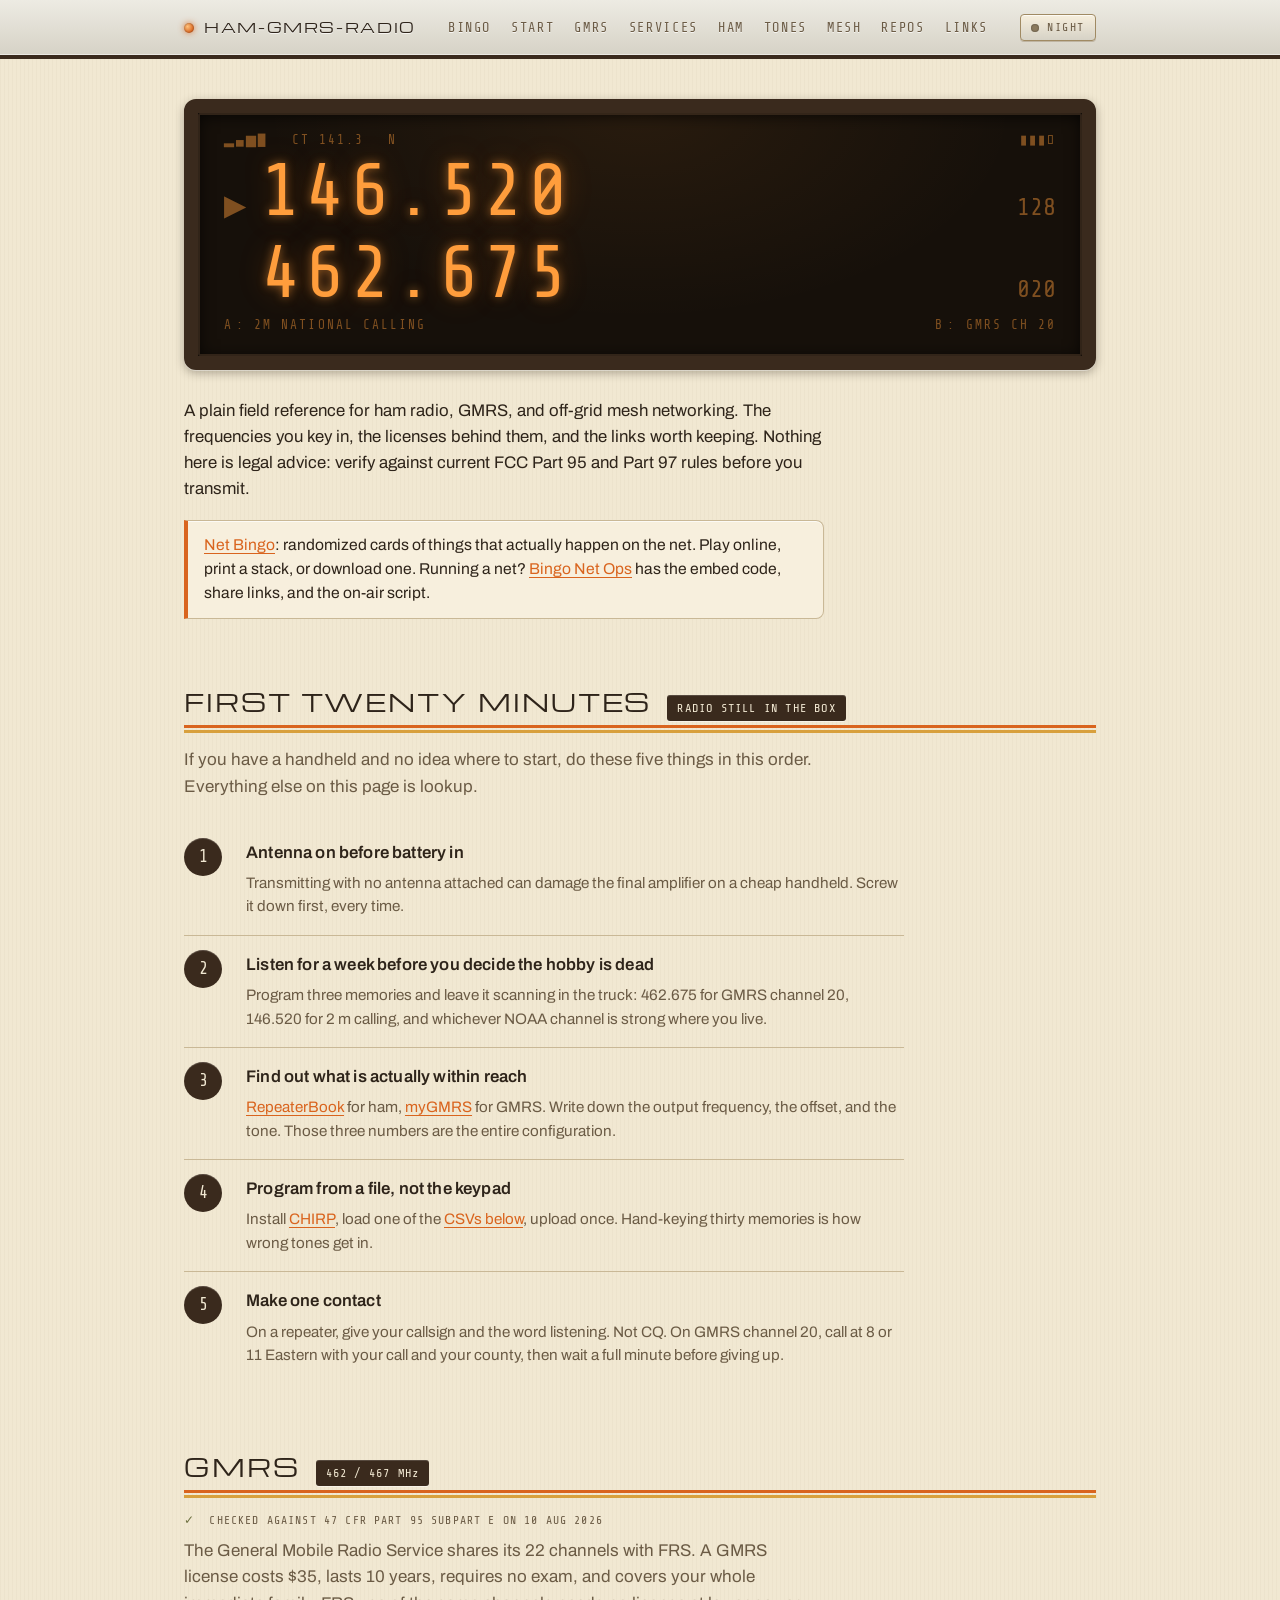
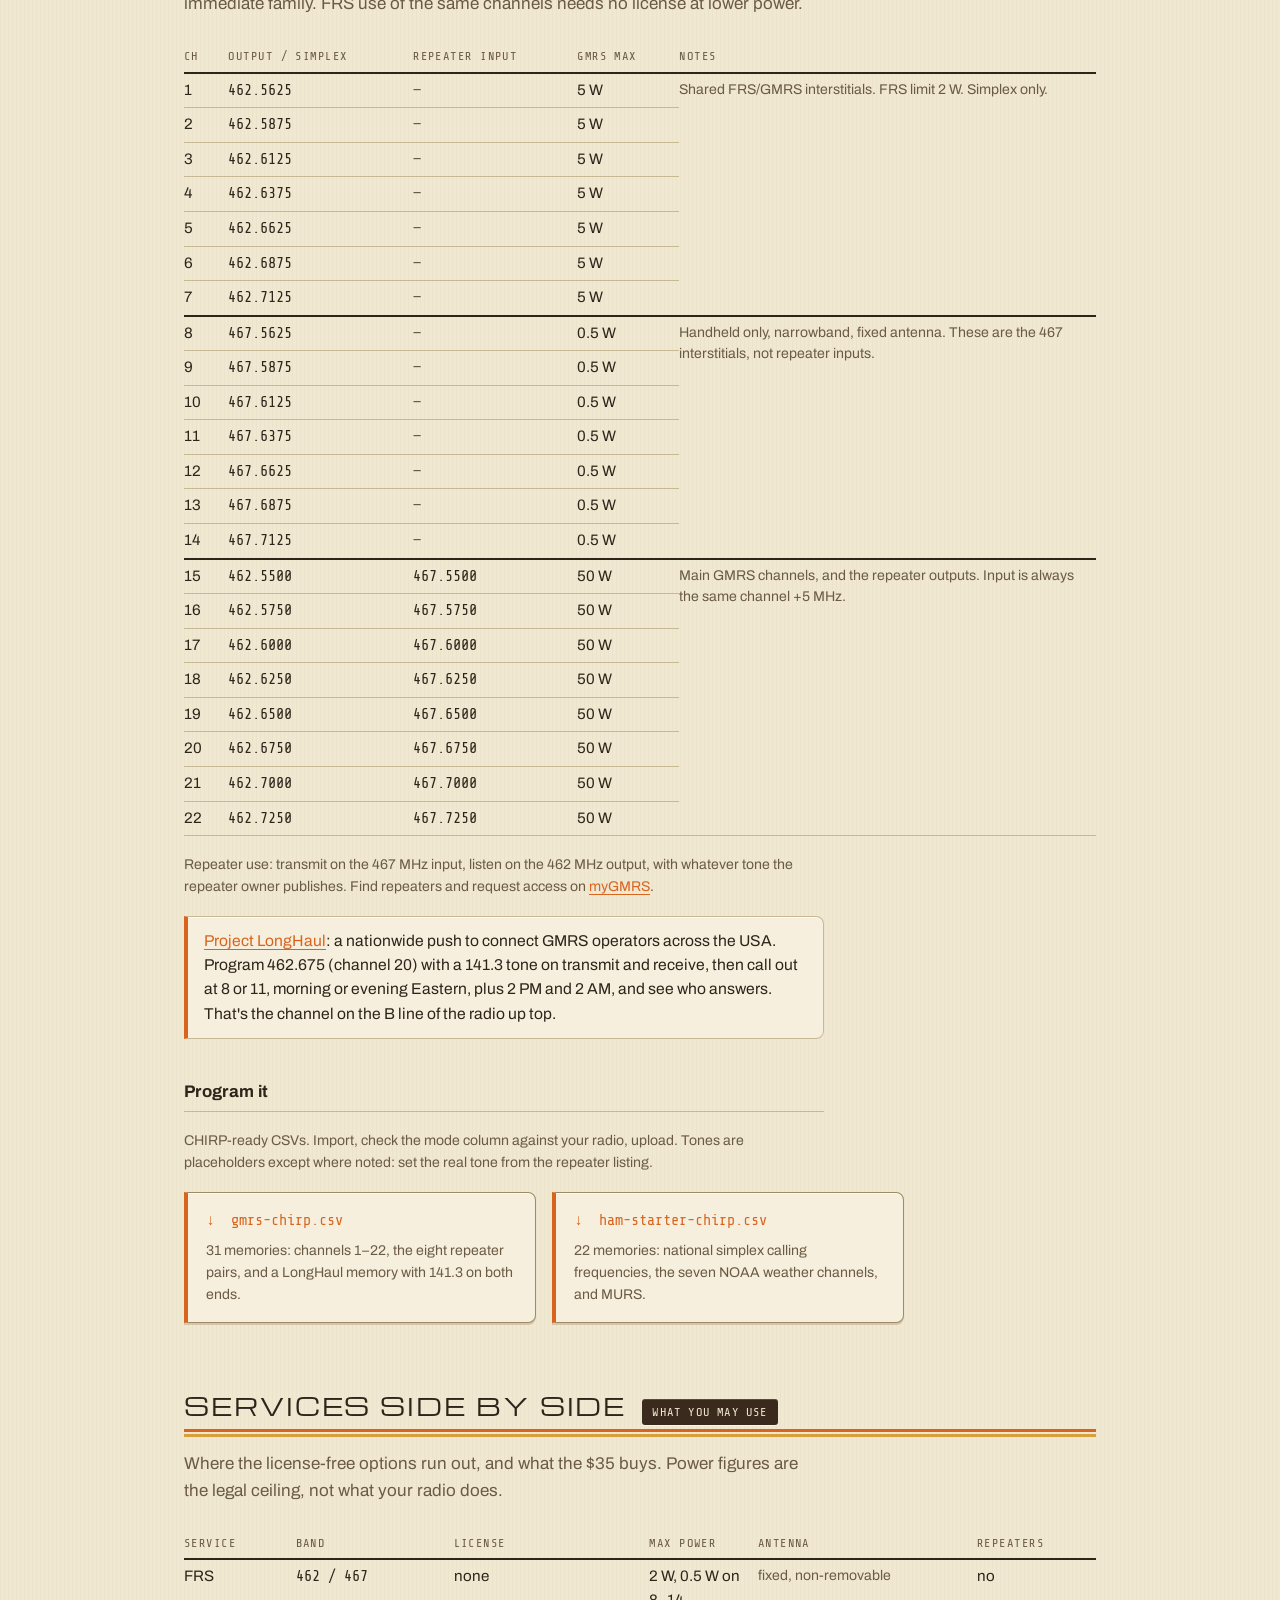
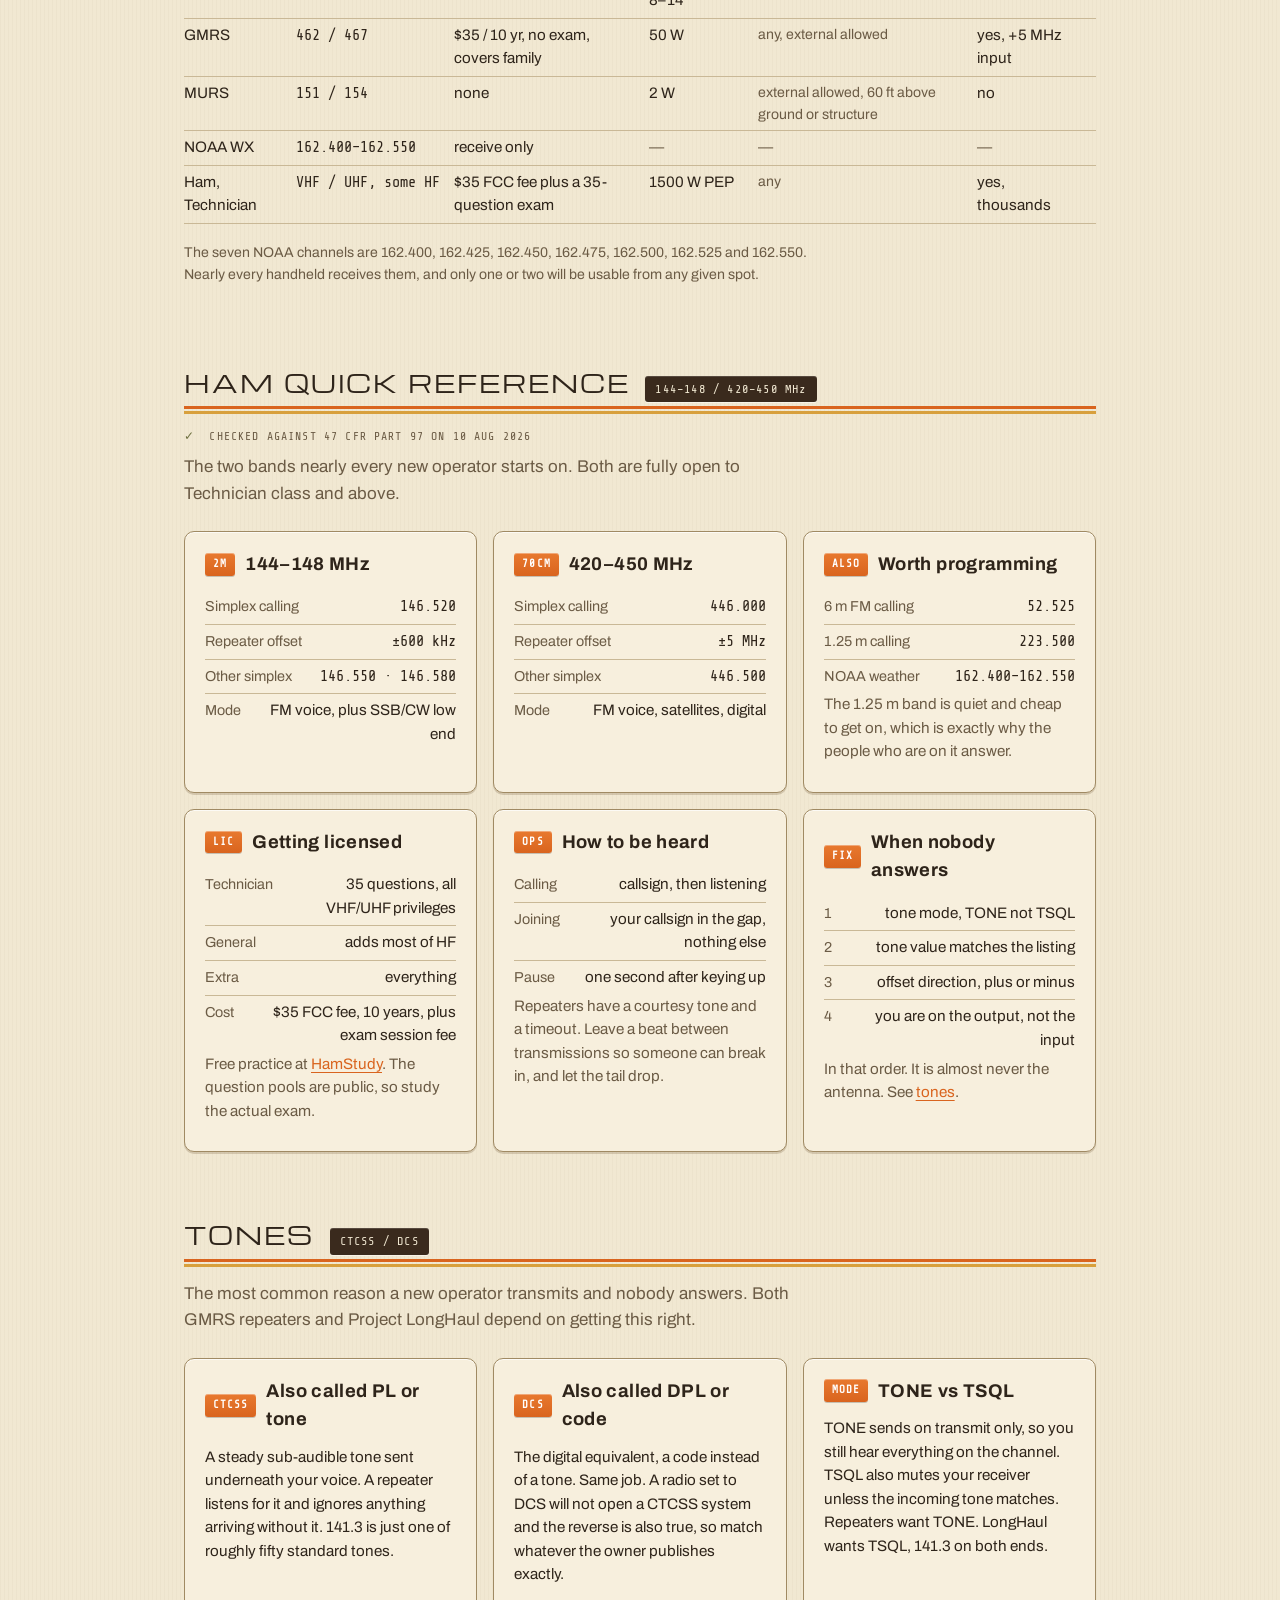
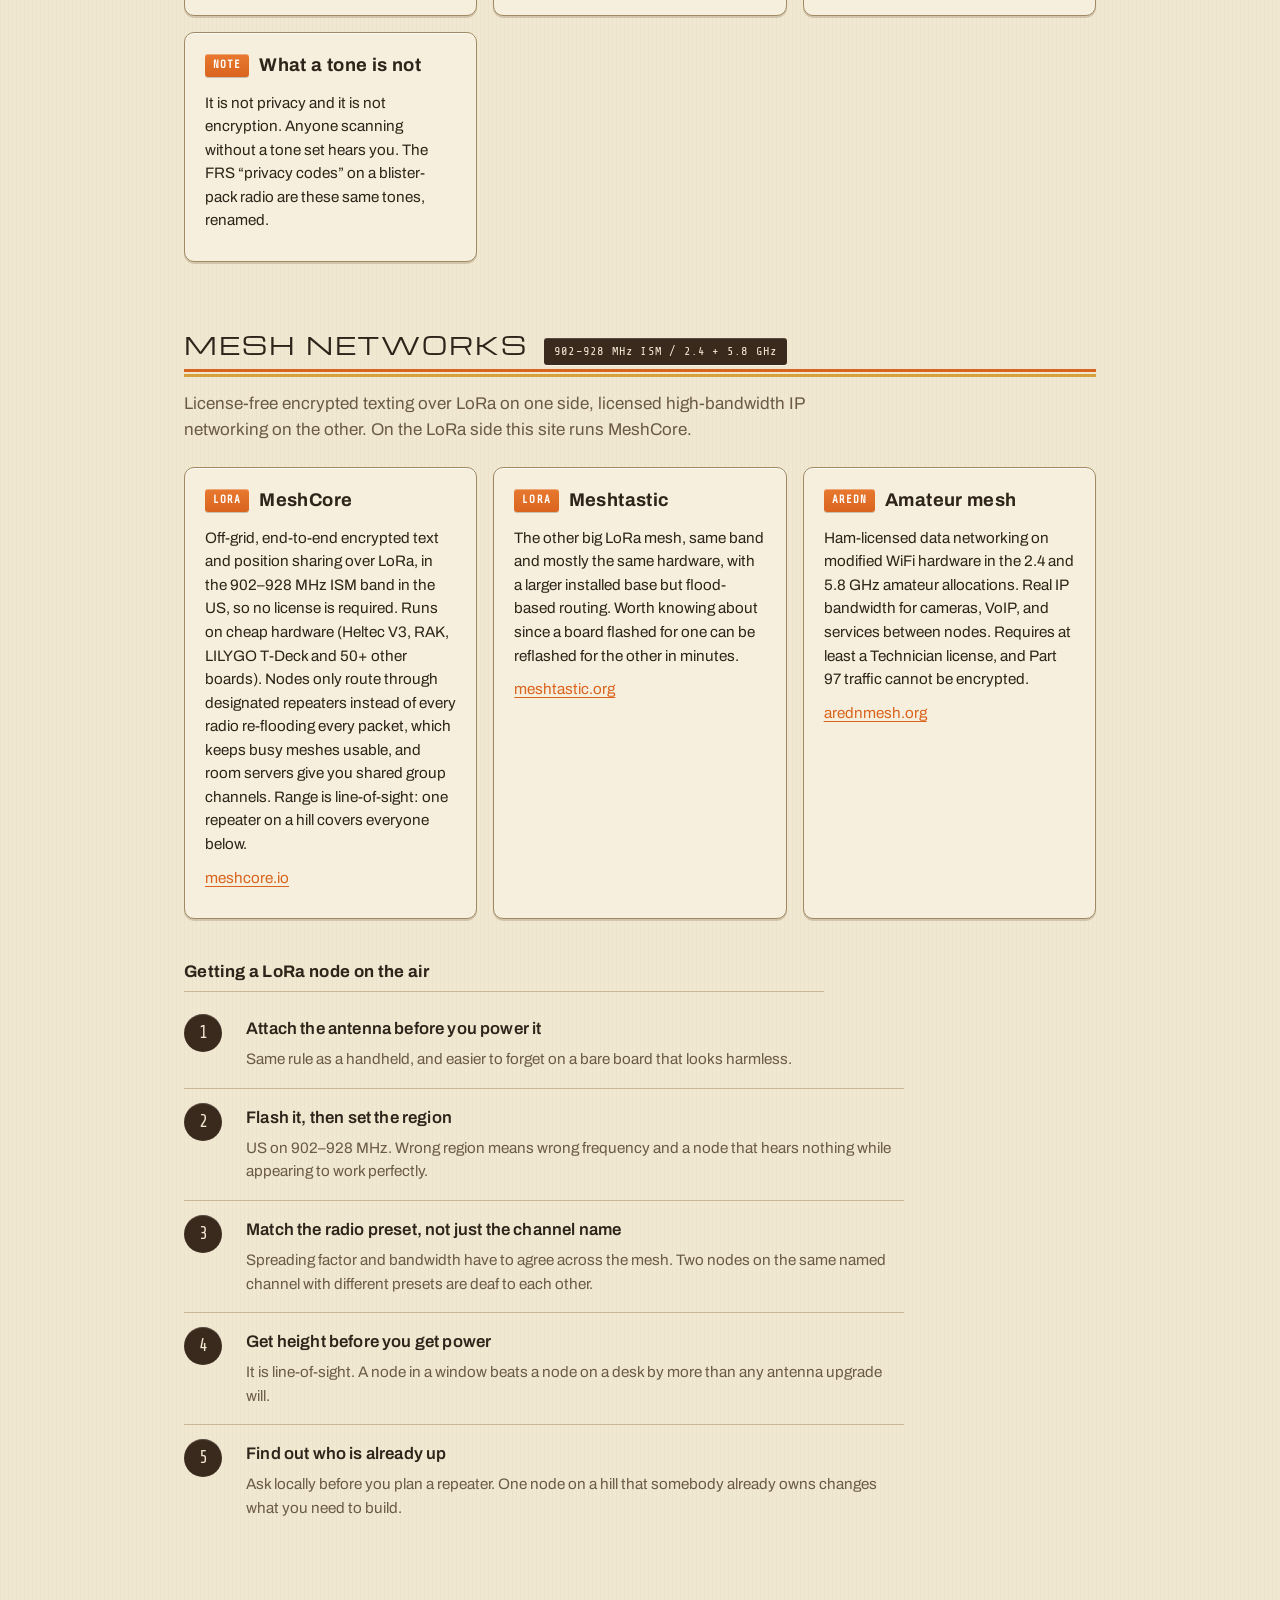
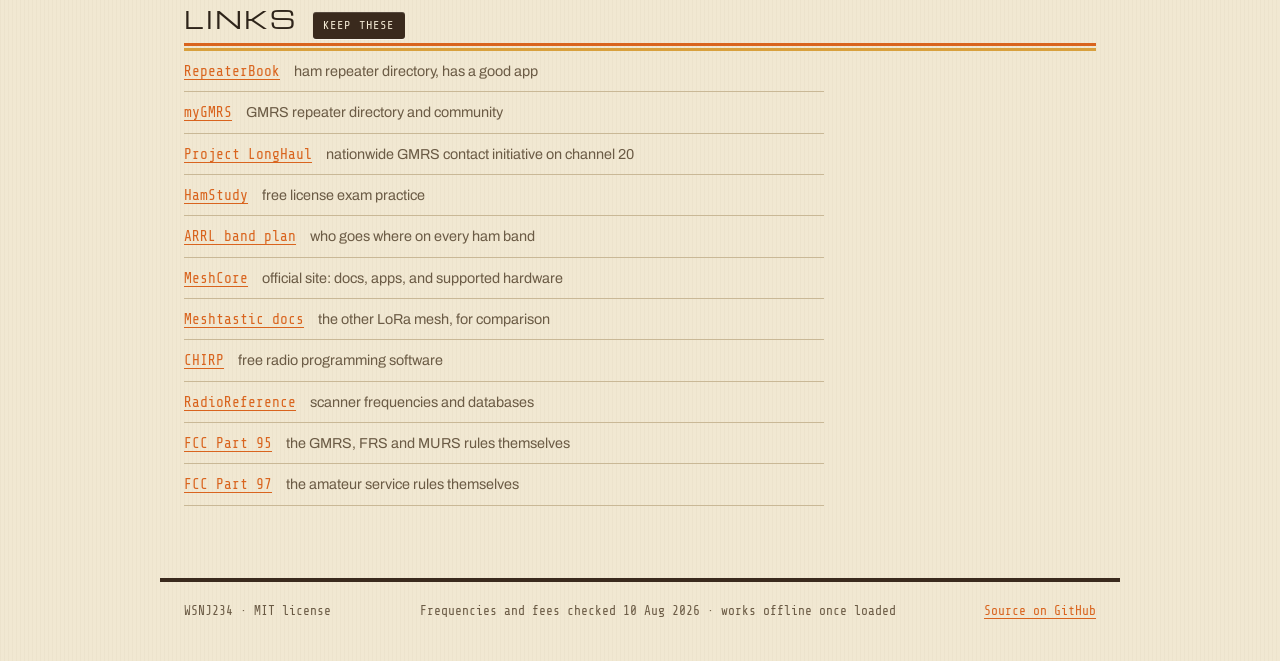
==== commit 60a0f05f: "Add Repos to Know page with weekly self-refresh Curated categories (programming, station and logging" ====
--- a/index.html
+++ b/index.html
@@ -12,13 +12,7 @@
 <link href="https://fonts.googleapis.com/css2?family=Archivo:wght@400;500;600;700&family=Michroma&family=Share+Tech+Mono&display=swap" rel="stylesheet">
 <link rel="stylesheet" href="style.css">
 <link rel="icon" href="data:image/svg+xml,<svg xmlns='http://www.w3.org/2000/svg' viewBox='0 0 100 100'><rect width='100' height='100' rx='14' fill='%233A2A1D'/><text x='50' y='68' font-size='52' text-anchor='middle' fill='%23FF9D3C' font-family='monospace'>((</text></svg>">
-<script>
-  // Set the theme before first paint so night mode never flashes cream.
-  try {
-    var t = localStorage.getItem("amrad-theme");
-    if (t === "night") document.documentElement.setAttribute("data-theme", "night");
-  } catch (e) {}
-</script>
+<script src="theme.js"></script>
 </head>
 <body>
 
@@ -33,6 +27,7 @@
       <a href="#ham">HAM</a>
       <a href="#tones">TONES</a>
       <a href="#mesh">MESH</a>
+      <a href="repos.html">REPOS</a>
       <a href="#links">LINKS</a>
     </nav>
     <button class="night-toggle" type="button" id="night-toggle" aria-pressed="false">
@@ -466,18 +461,6 @@
 
 <script>
   (function () {
-    var root = document.documentElement;
-    var btn = document.getElementById("night-toggle");
-    var on = root.getAttribute("data-theme") === "night";
-    btn.setAttribute("aria-pressed", String(on));
-    btn.addEventListener("click", function () {
-      on = !on;
-      if (on) root.setAttribute("data-theme", "night");
-      else root.removeAttribute("data-theme");
-      btn.setAttribute("aria-pressed", String(on));
-      try { localStorage.setItem("amrad-theme", on ? "night" : "day"); } catch (e) {}
-    });
-
     // Tap any frequency to copy it.
     document.addEventListener("click", function (e) {
       var cell = e.target.closest(".freq");
--- a/style.css
+++ b/style.css
@@ -623,6 +623,31 @@
 
 .linklist span { color: var(--muted); font-size: 0.9rem; }
 
+/* Repos page */
+
+.page-title {
+  margin: 0 0 10px;
+  font-family: "Michroma", sans-serif;
+  font-weight: 400;
+  font-size: 2rem;
+  text-transform: uppercase;
+  letter-spacing: 0.08em;
+}
+
+.repolist li { flex-wrap: wrap; }
+
+.repolist span:not(.repo-meta) { flex: 1; min-width: 220px; }
+
+.repo-meta {
+  margin-left: auto;
+  flex: none;
+  font-family: "Share Tech Mono", monospace;
+  font-size: 0.75rem;
+  letter-spacing: 0.04em;
+  color: var(--muted);
+  white-space: nowrap;
+}
+
 /* Footer: walnut base */
 
 .footer {
